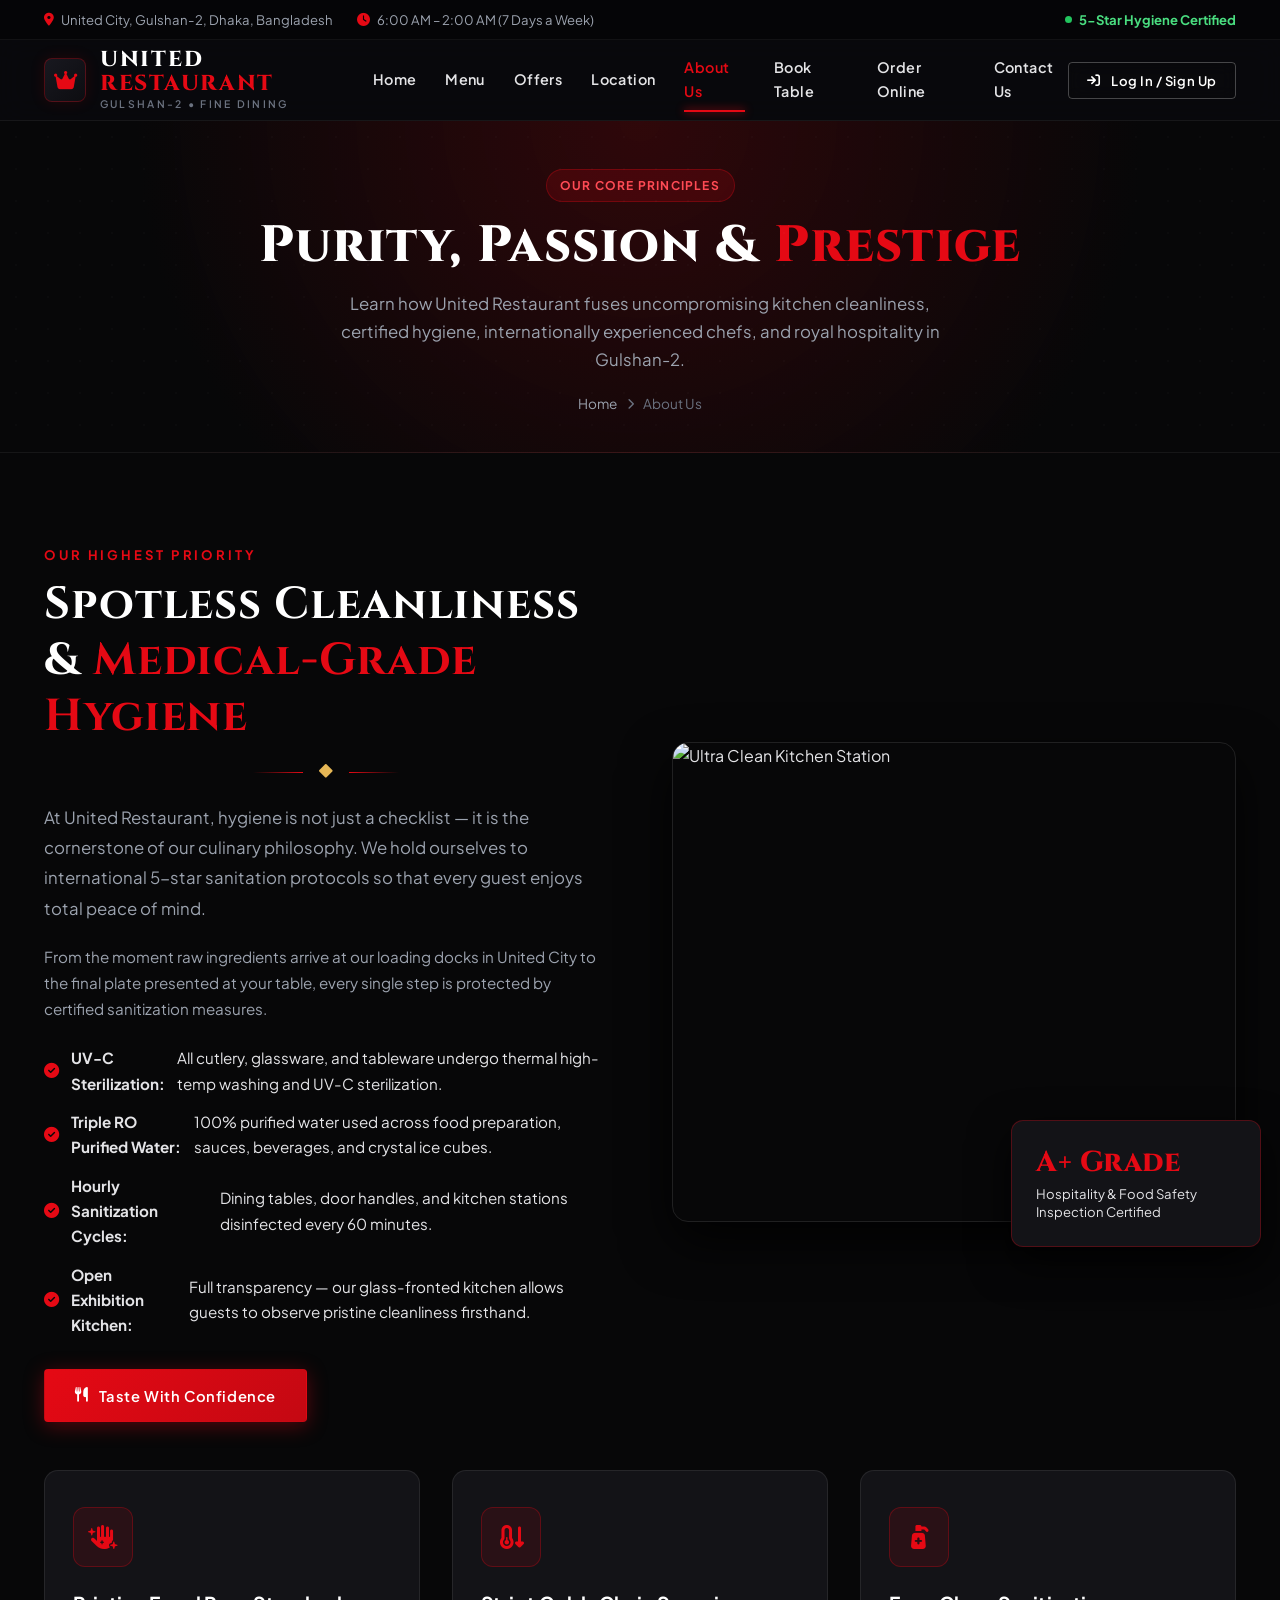
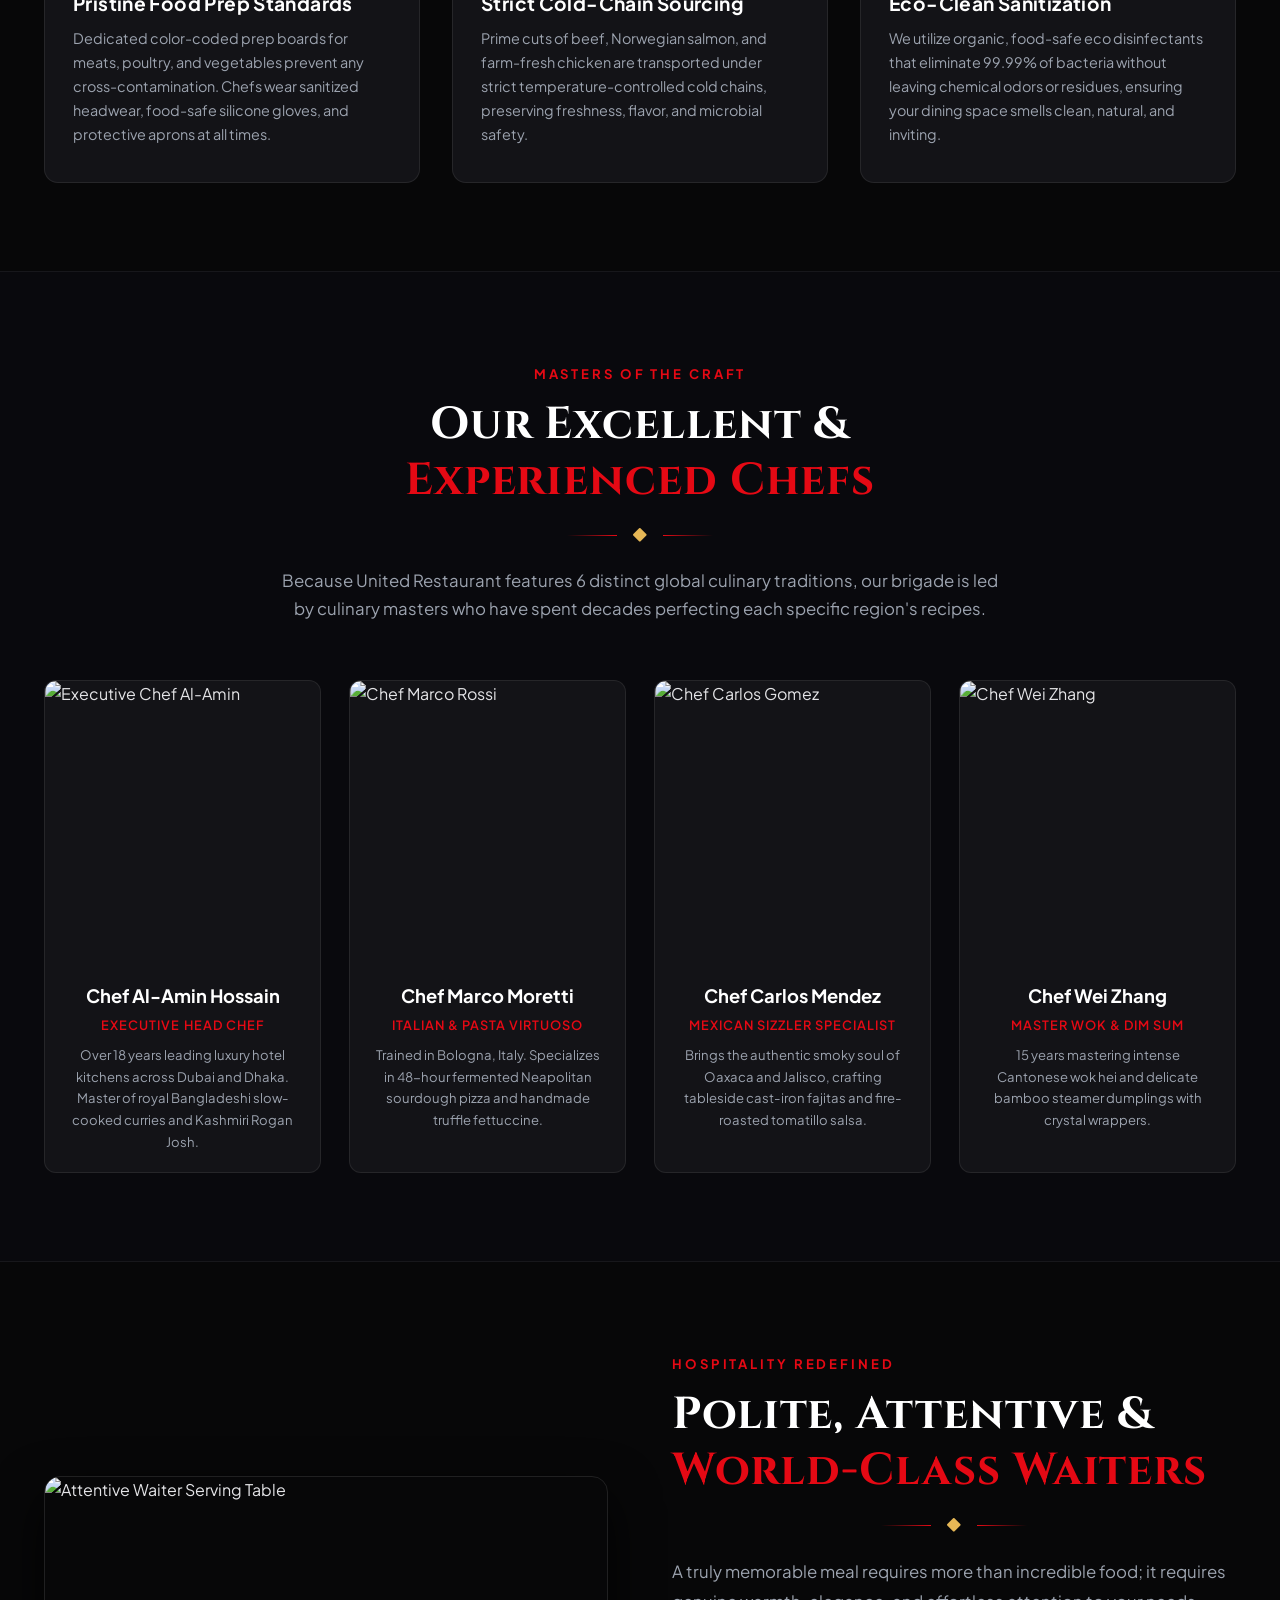
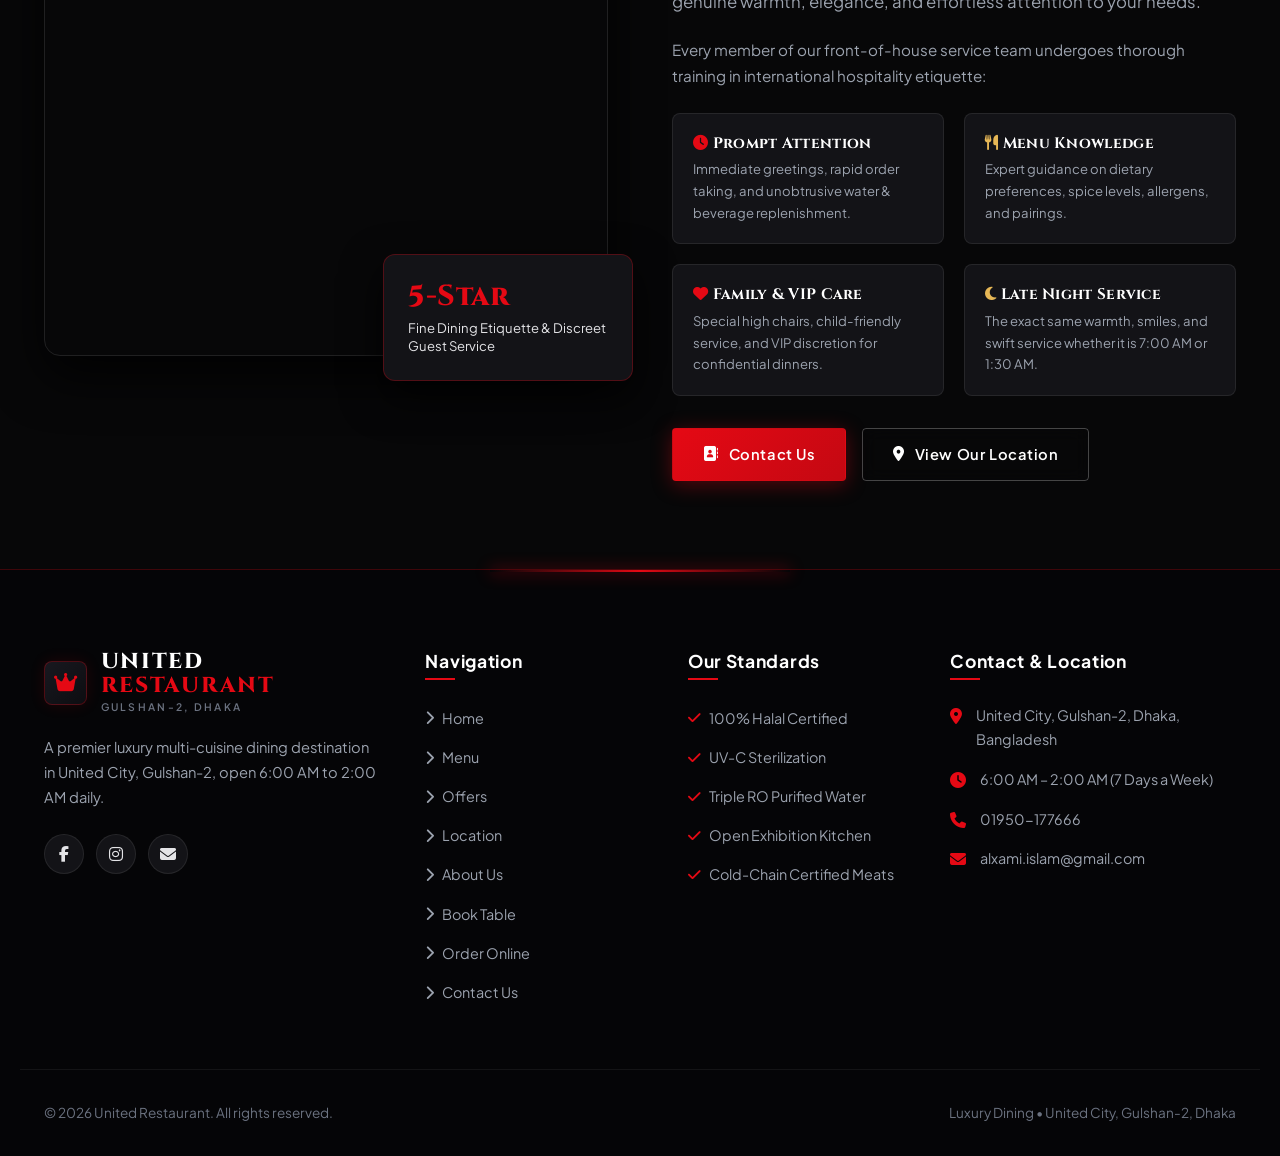
==== about.html @ 5265baae "Add user authentication, real Cash on Delivery order database, customer order tracking, and kitchen " ====
<!DOCTYPE html>
<html lang="en">
<head>
  <meta charset="UTF-8">
  <meta name="viewport" content="width=device-width, initial-scale=1.0">
  <title>About Us | Cleanliness, Master Chefs & Hospitality | United Restaurant</title>
  <meta name="description" content="Discover United Restaurant's uncompromising standards of hygiene, master chefs, and five-star hospitality in United City, Gulshan-2, Dhaka.">

  <!-- Font Awesome Icons -->
  <link rel="stylesheet" href="https://cdnjs.cloudflare.com/ajax/libs/font-awesome/6.5.1/css/all.min.css">
  
  <!-- Main Stylesheet -->
  <link rel="stylesheet" href="css/style.css">
</head>
<body>

  <!-- Top Info Bar (Clean - Phone and Email removed) -->
  <header class="top-bar">
    <div class="container top-bar-content">
      <div class="top-bar-left">
        <span class="top-info-item"><i class="fa-solid fa-location-dot"></i> United City, Gulshan-2, Dhaka, Bangladesh</span>
        <span class="top-info-item"><i class="fa-solid fa-clock"></i> 6:00 AM – 2:00 AM (7 Days a Week)</span>
      </div>
      <div class="top-bar-right">
        <span class="badge-live-pulse">5-Star Hygiene Certified</span>
      </div>
    </div>
  </header>

  <!-- Navigation -->
  <header class="site-header">
    <div class="container navbar">
      <a href="index.html" class="brand-logo" aria-label="United Restaurant Home">
        <div class="logo-crest"><i class="fa-solid fa-crown"></i></div>
        <div class="logo-text">
          <span class="logo-title">UNITED <span>RESTAURANT</span></span>
          <span class="logo-tagline">Gulshan-2 • Fine Dining</span>
        </div>
      </a>

      <nav class="nav-links">
        <a href="index.html" class="nav-link">Home</a>
        <a href="menu.html" class="nav-link">Menu</a>
        <a href="offers.html" class="nav-link">Offers</a>
        <a href="location.html" class="nav-link">Location</a>
        <a href="about.html" class="nav-link active">About Us</a>
        <a href="book-table.html" class="nav-link">Book Table</a>
        <a href="order-online.html" class="nav-link">Order Online</a>
        <a href="contact.html" class="nav-link">Contact Us</a>
      </nav>

      <div class="nav-actions">
        <div class="nav-auth-container"></div>
        <button class="mobile-toggle" aria-label="Toggle navigation menu">
          <i class="fa-solid fa-bars"></i>
        </button>
      </div>
    </div>
  </header>

  <!-- Page Banner -->
  <section class="page-banner">
    <div class="container">
      <span class="badge badge-red" style="margin-bottom: 0.75rem;">Our Core Principles</span>
      <h1 class="page-banner-title">Purity, Passion & <span>Prestige</span></h1>
      <p class="page-banner-desc">
        Learn how United Restaurant fuses uncompromising kitchen cleanliness, certified hygiene, internationally experienced chefs, and royal hospitality in Gulshan-2.
      </p>
      <div class="breadcrumbs">
        <a href="index.html">Home</a>
        <i class="fa-solid fa-chevron-right"></i>
        <span>About Us</span>
      </div>
    </div>
  </section>

  <!-- Section 1: Cleanliness & Hygiene (Crucial User Requirement) -->
  <section class="section-padding">
    <div class="container">
      <div class="about-hero-grid">
        <div class="about-text-content fade-in-up">
          <span class="section-subtitle">Our Highest Priority</span>
          <h2 class="section-title">Spotless Cleanliness & <span>Medical-Grade Hygiene</span></h2>
          <div class="gold-divider" style="margin-left: 0;"><i class="fa-solid fa-diamond"></i></div>
          <p style="color: var(--text-muted); font-size: 1.05rem; line-height: 1.8; margin-bottom: 1.25rem;">
            At United Restaurant, hygiene is not just a checklist — it is the cornerstone of our culinary philosophy. We hold ourselves to international 5-star sanitation protocols so that every guest enjoys total peace of mind.
          </p>
          <p style="color: var(--text-muted); font-size: 0.95rem; line-height: 1.7; margin-bottom: 1.5rem;">
            From the moment raw ingredients arrive at our loading docks in United City to the final plate presented at your table, every single step is protected by certified sanitization measures.
          </p>

          <ul style="display: flex; flex-direction: column; gap: 0.85rem; margin-bottom: 2rem;">
            <li style="display: flex; align-items: center; gap: 0.75rem; color: var(--text-light); font-size: 0.95rem;">
              <i class="fa-solid fa-circle-check text-red"></i> <strong>UV-C Sterilization:</strong> All cutlery, glassware, and tableware undergo thermal high-temp washing and UV-C sterilization.
            </li>
            <li style="display: flex; align-items: center; gap: 0.75rem; color: var(--text-light); font-size: 0.95rem;">
              <i class="fa-solid fa-circle-check text-red"></i> <strong>Triple RO Purified Water:</strong> 100% purified water used across food preparation, sauces, beverages, and crystal ice cubes.
            </li>
            <li style="display: flex; align-items: center; gap: 0.75rem; color: var(--text-light); font-size: 0.95rem;">
              <i class="fa-solid fa-circle-check text-red"></i> <strong>Hourly Sanitization Cycles:</strong> Dining tables, door handles, and kitchen stations disinfected every 60 minutes.
            </li>
            <li style="display: flex; align-items: center; gap: 0.75rem; color: var(--text-light); font-size: 0.95rem;">
              <i class="fa-solid fa-circle-check text-red"></i> <strong>Open Exhibition Kitchen:</strong> Full transparency — our glass-fronted kitchen allows guests to observe pristine cleanliness firsthand.
            </li>
          </ul>

          <a href="menu.html" class="btn btn-primary">
            <i class="fa-solid fa-utensils"></i> Taste With Confidence
          </a>
        </div>

        <div class="about-img-composition fade-in-up">
          <img src="https://images.unsplash.com/photo-1556910103-1c02745aae4d?q=80&w=900&auto=format&fit=crop" alt="Ultra Clean Kitchen Station" class="about-main-img">
          <div class="about-sub-card">
            <h4>A+ Grade</h4>
            <p>Hospitality & Food Safety Inspection Certified</p>
          </div>
        </div>
      </div>

      <!-- 3 Hygiene Pillars -->
      <div class="hygiene-cards-grid fade-in-up">
        <div class="hygiene-card">
          <div class="hygiene-card-icon">
            <i class="fa-solid fa-hand-sparkles"></i>
          </div>
          <h4>Pristine Food Prep Standards</h4>
          <p>
            Dedicated color-coded prep boards for meats, poultry, and vegetables prevent any cross-contamination. Chefs wear sanitized headwear, food-safe silicone gloves, and protective aprons at all times.
          </p>
        </div>

        <div class="hygiene-card">
          <div class="hygiene-card-icon">
            <i class="fa-solid fa-temperature-arrow-down"></i>
          </div>
          <h4>Strict Cold-Chain Sourcing</h4>
          <p>
            Prime cuts of beef, Norwegian salmon, and farm-fresh chicken are transported under strict temperature-controlled cold chains, preserving freshness, flavor, and microbial safety.
          </p>
        </div>

        <div class="hygiene-card">
          <div class="hygiene-card-icon">
            <i class="fa-solid fa-pump-medical"></i>
          </div>
          <h4>Eco-Clean Sanitization</h4>
          <p>
            We utilize organic, food-safe eco disinfectants that eliminate 99.99% of bacteria without leaving chemical odors or residues, ensuring your dining space smells clean, natural, and inviting.
          </p>
        </div>
      </div>
    </div>
  </section>

  <!-- Section 2: Experienced Master Chefs (User Requirement) -->
  <section class="section-padding" style="background: #09090d; border-top: 1px solid rgba(255,255,255,0.06); border-bottom: 1px solid rgba(255,255,255,0.06);">
    <div class="container">
      <div class="section-header fade-in-up">
        <span class="section-subtitle">Masters of the Craft</span>
        <h2 class="section-title">Our Excellent & <span>Experienced Chefs</span></h2>
        <div class="gold-divider"><i class="fa-solid fa-diamond"></i></div>
        <p class="section-desc">
          Because United Restaurant features 6 distinct global culinary traditions, our brigade is led by culinary masters who have spent decades perfecting each specific region's recipes.
        </p>
      </div>

      <div class="team-grid fade-in-up">
        <!-- Chef 1 -->
        <div class="team-card">
          <div class="team-img-wrap">
            <img src="https://images.unsplash.com/photo-1577219491135-ce391730fb2c?q=80&w=600&auto=format&fit=crop" alt="Executive Chef Al-Amin" class="team-img">
          </div>
          <div class="team-info">
            <div class="team-name">Chef Al-Amin Hossain</div>
            <div class="team-role">Executive Head Chef</div>
            <p style="font-size: 0.82rem; color: var(--text-muted); margin-top: 0.5rem;">
              Over 18 years leading luxury hotel kitchens across Dubai and Dhaka. Master of royal Bangladeshi slow-cooked curries and Kashmiri Rogan Josh.
            </p>
          </div>
        </div>

        <!-- Chef 2 -->
        <div class="team-card">
          <div class="team-img-wrap">
            <img src="https://images.unsplash.com/photo-1607631568010-a87245c0daf8?q=80&w=600&auto=format&fit=crop" alt="Chef Marco Rossi" class="team-img">
          </div>
          <div class="team-info">
            <div class="team-name">Chef Marco Moretti</div>
            <div class="team-role">Italian & Pasta Virtuoso</div>
            <p style="font-size: 0.82rem; color: var(--text-muted); margin-top: 0.5rem;">
              Trained in Bologna, Italy. Specializes in 48-hour fermented Neapolitan sourdough pizza and handmade truffle fettuccine.
            </p>
          </div>
        </div>

        <!-- Chef 3 -->
        <div class="team-card">
          <div class="team-img-wrap">
            <img src="https://images.unsplash.com/photo-1581299894007-aaa50297cf16?q=80&w=600&auto=format&fit=crop" alt="Chef Carlos Gomez" class="team-img">
          </div>
          <div class="team-info">
            <div class="team-name">Chef Carlos Mendez</div>
            <div class="team-role">Mexican Sizzler Specialist</div>
            <p style="font-size: 0.82rem; color: var(--text-muted); margin-top: 0.5rem;">
              Brings the authentic smoky soul of Oaxaca and Jalisco, crafting tableside cast-iron fajitas and fire-roasted tomatillo salsa.
            </p>
          </div>
        </div>

        <!-- Chef 4 -->
        <div class="team-card">
          <div class="team-img-wrap">
            <img src="https://images.unsplash.com/photo-1583394293214-28ded15ee548?q=80&w=600&auto=format&fit=crop" alt="Chef Wei Zhang" class="team-img">
          </div>
          <div class="team-info">
            <div class="team-name">Chef Wei Zhang</div>
            <div class="team-role">Master Wok & Dim Sum</div>
            <p style="font-size: 0.82rem; color: var(--text-muted); margin-top: 0.5rem;">
              15 years mastering intense Cantonese wok hei and delicate bamboo steamer dumplings with crystal wrappers.
            </p>
          </div>
        </div>
      </div>
    </div>
  </section>

  <!-- Section 3: Excellent & Courteous Waitstaff (User Requirement) -->
  <section class="section-padding">
    <div class="container">
      <div class="about-hero-grid" style="grid-template-columns: 1fr 1fr; align-items: center;">
        <div class="about-img-composition fade-in-up">
          <img src="https://images.unsplash.com/photo-1590846406792-0adc7f938f1d?q=80&w=900&auto=format&fit=crop" alt="Attentive Waiter Serving Table" class="about-main-img">
          <div class="about-sub-card">
            <h4>5-Star</h4>
            <p>Fine Dining Etiquette & Discreet Guest Service</p>
          </div>
        </div>

        <div class="about-text-content fade-in-up">
          <span class="section-subtitle">Hospitality Redefined</span>
          <h2 class="section-title">Polite, Attentive & <span>World-Class Waiters</span></h2>
          <div class="gold-divider" style="margin-left: 0;"><i class="fa-solid fa-diamond"></i></div>
          <p style="color: var(--text-muted); font-size: 1.05rem; line-height: 1.8; margin-bottom: 1.25rem;">
            A truly memorable meal requires more than incredible food; it requires genuine warmth, elegance, and effortless attention to your needs.
          </p>
          <p style="color: var(--text-muted); font-size: 0.95rem; line-height: 1.7; margin-bottom: 1.5rem;">
            Every member of our front-of-house service team undergoes thorough training in international hospitality etiquette:
          </p>

          <div style="display: grid; grid-template-columns: 1fr 1fr; gap: 1.25rem; margin-bottom: 2rem;">
            <div style="background: var(--bg-card); padding: 1.25rem; border-radius: 8px; border: 1px solid var(--border-subtle);">
              <h5 style="color: #fff; font-size: 0.95rem; margin-bottom: 0.35rem;"><i class="fa-solid fa-clock text-red"></i> Prompt Attention</h5>
              <p style="font-size: 0.82rem; color: var(--text-muted);">Immediate greetings, rapid order taking, and unobtrusive water & beverage replenishment.</p>
            </div>
            <div style="background: var(--bg-card); padding: 1.25rem; border-radius: 8px; border: 1px solid var(--border-subtle);">
              <h5 style="color: #fff; font-size: 0.95rem; margin-bottom: 0.35rem;"><i class="fa-solid fa-utensils text-gold"></i> Menu Knowledge</h5>
              <p style="font-size: 0.82rem; color: var(--text-muted);">Expert guidance on dietary preferences, spice levels, allergens, and pairings.</p>
            </div>
            <div style="background: var(--bg-card); padding: 1.25rem; border-radius: 8px; border: 1px solid var(--border-subtle);">
              <h5 style="color: #fff; font-size: 0.95rem; margin-bottom: 0.35rem;"><i class="fa-solid fa-heart text-red"></i> Family & VIP Care</h5>
              <p style="font-size: 0.82rem; color: var(--text-muted);">Special high chairs, child-friendly service, and VIP discretion for confidential dinners.</p>
            </div>
            <div style="background: var(--bg-card); padding: 1.25rem; border-radius: 8px; border: 1px solid var(--border-subtle);">
              <h5 style="color: #fff; font-size: 0.95rem; margin-bottom: 0.35rem;"><i class="fa-solid fa-moon text-gold"></i> Late Night Service</h5>
              <p style="font-size: 0.82rem; color: var(--text-muted);">The exact same warmth, smiles, and swift service whether it is 7:00 AM or 1:30 AM.</p>
            </div>
          </div>

          <div style="display: flex; gap: 1rem; flex-wrap: wrap;">
            <a href="contact.html" class="btn btn-primary">
              <i class="fa-solid fa-address-book"></i> Contact Us
            </a>
            <a href="location.html" class="btn btn-outline">
              <i class="fa-solid fa-location-dot"></i> View Our Location
            </a>
          </div>
        </div>
      </div>
    </div>
  </section>

  <!-- Footer -->
  <footer class="site-footer">
    <div class="container footer-grid">
      <div class="footer-brand">
        <a href="index.html" class="brand-logo" style="margin-bottom: 1rem;">
          <div class="logo-crest"><i class="fa-solid fa-crown"></i></div>
          <div class="logo-text">
            <span class="logo-title">UNITED <span>RESTAURANT</span></span>
            <span class="logo-tagline">Gulshan-2, Dhaka</span>
          </div>
        </a>
        <p>A premier luxury multi-cuisine dining destination in United City, Gulshan-2, open 6:00 AM to 2:00 AM daily.</p>
        <div class="footer-socials">
          <a href="#" class="social-link" aria-label="Facebook"><i class="fa-brands fa-facebook-f"></i></a>
          <a href="#" class="social-link" aria-label="Instagram"><i class="fa-brands fa-instagram"></i></a>
          <a href="contact.html" class="social-link" aria-label="Contact Us"><i class="fa-solid fa-envelope"></i></a>
        </div>
      </div>

      <div>
        <h4 class="footer-title">Navigation</h4>
        <ul class="footer-links">
          <li><a href="index.html"><i class="fa-solid fa-chevron-right"></i> Home</a></li>
          <li><a href="menu.html"><i class="fa-solid fa-chevron-right"></i> Menu</a></li>
          <li><a href="offers.html"><i class="fa-solid fa-chevron-right"></i> Offers</a></li>
          <li><a href="location.html"><i class="fa-solid fa-chevron-right"></i> Location</a></li>
          <li><a href="about.html"><i class="fa-solid fa-chevron-right"></i> About Us</a></li>
          <li><a href="book-table.html"><i class="fa-solid fa-chevron-right"></i> Book Table</a></li>
          <li><a href="order-online.html"><i class="fa-solid fa-chevron-right"></i> Order Online</a></li>
          <li><a href="contact.html"><i class="fa-solid fa-chevron-right"></i> Contact Us</a></li>
        </ul>
      </div>

      <div>
        <h4 class="footer-title">Our Standards</h4>
        <ul class="footer-links">
          <li><a href="#"><i class="fa-solid fa-check text-red"></i> 100% Halal Certified</a></li>
          <li><a href="#"><i class="fa-solid fa-check text-red"></i> UV-C Sterilization</a></li>
          <li><a href="#"><i class="fa-solid fa-check text-red"></i> Triple RO Purified Water</a></li>
          <li><a href="#"><i class="fa-solid fa-check text-red"></i> Open Exhibition Kitchen</a></li>
          <li><a href="#"><i class="fa-solid fa-check text-red"></i> Cold-Chain Certified Meats</a></li>
        </ul>
      </div>

      <div>
        <h4 class="footer-title">Contact & Location</h4>
        <div class="footer-contact-item">
          <i class="fa-solid fa-location-dot"></i>
          <div>United City, Gulshan-2, Dhaka, Bangladesh</div>
        </div>
        <div class="footer-contact-item">
          <i class="fa-solid fa-clock"></i>
          <div>6:00 AM – 2:00 AM (7 Days a Week)</div>
        </div>
        <div class="footer-contact-item">
          <i class="fa-solid fa-phone"></i>
          <div><a href="tel:01950177666">01950-177666</a></div>
        </div>
        <div class="footer-contact-item">
          <i class="fa-solid fa-envelope"></i>
          <div><a href="mailto:alxami.islam@gmail.com">alxami.islam@gmail.com</a></div>
        </div>
      </div>
    </div>

    <div class="container footer-bottom">
      <p>&copy; 2026 United Restaurant. All rights reserved.</p>
      <p>Luxury Dining • United City, Gulshan-2, Dhaka</p>
    </div>
  </footer>

  <script src="js/main.js"></script>
  <script src="js/auth.js"></script>
</body>
</html>
---- css/style.css ----
/* ==========================================================================
   UNITED RESTAURANT - LUXURY RED & BLACK THEME
   Location: United City, Gulshan-2, Dhaka, Bangladesh
   Hours: 6:00 AM - 2:00 AM (7 Days a Week)
   Contact: 01950-177666 | alxami.islam@gmail.com
   ========================================================================== */

@import url('https://fonts.googleapis.com/css2?family=Cinzel:wght@500;600;700;800;900&family=Plus+Jakarta+Sans:ital,wght@0,300;0,400;0,500;0,600;0,700;0,800;1,400&family=Playfair+Display:ital,wght@0,500;0,600;0,700;1,400&display=swap');

:root {
  /* Colors */
  --bg-deep: #070708;
  --bg-dark: #0d0d10;
  --bg-card: #131317;
  --bg-card-hover: #1c1c22;
  --bg-elevated: #22222a;
  
  --red-primary: #e50914;
  --red-crimson: #c40812;
  --red-dark: #82060c;
  --red-glow: rgba(229, 9, 20, 0.35);
  --red-glow-subtle: rgba(229, 9, 20, 0.12);
  
  --gold-accent: #e6b756;
  --gold-glow: rgba(230, 183, 86, 0.25);
  
  --text-white: #ffffff;
  --text-light: #e4e4e7;
  --text-muted: #9ca3af;
  --text-dim: #6b7280;
  
  --border-subtle: rgba(255, 255, 255, 0.08);
  --border-red: rgba(229, 9, 20, 0.3);
  --border-red-bright: rgba(229, 9, 20, 0.8);
  
  /* Fonts */
  --font-serif: 'Cinzel', 'Playfair Display', Georgia, serif;
  --font-display: 'Playfair Display', Georgia, serif;
  --font-sans: 'Plus Jakarta Sans', -apple-system, BlinkMacSystemFont, 'Segoe UI', Roboto, sans-serif;
  
  /* Shadows & Glows */
  --shadow-sm: 0 4px 12px rgba(0, 0, 0, 0.4);
  --shadow-md: 0 10px 30px rgba(0, 0, 0, 0.6);
  --shadow-lg: 0 20px 50px rgba(0, 0, 0, 0.8);
  --shadow-red: 0 8px 30px rgba(229, 9, 20, 0.4);
  
  /* Transitions */
  --transition-fast: 0.2s cubic-bezier(0.4, 0, 0.2, 1);
  --transition-normal: 0.35s cubic-bezier(0.4, 0, 0.2, 1);
  --transition-slow: 0.6s cubic-bezier(0.16, 1, 0.3, 1);
}

/* ==========================================================================
   Base & Reset
   ========================================================================== */
*, *::before, *::after {
  box-sizing: border-box;
  margin: 0;
  padding: 0;
}

html {
  scroll-behavior: smooth;
  font-size: 16px;
  background-color: var(--bg-deep);
}

body {
  font-family: var(--font-sans);
  background-color: var(--bg-deep);
  color: var(--text-light);
  line-height: 1.65;
  overflow-x: hidden;
  -webkit-font-smoothing: antialiased;
  -moz-osx-font-smoothing: grayscale;
}

img {
  max-width: 100%;
  height: auto;
  display: block;
}

a {
  color: inherit;
  text-decoration: none;
  transition: var(--transition-fast);
}

button, input, textarea, select {
  font-family: inherit;
  font-size: inherit;
}

ul, ol {
  list-style: none;
}

/* Custom Scrollbar */
::-webkit-scrollbar {
  width: 10px;
}
::-webkit-scrollbar-track {
  background: var(--bg-deep);
}
::-webkit-scrollbar-thumb {
  background: #26262e;
  border-radius: 5px;
  border: 2px solid var(--bg-deep);
}
::-webkit-scrollbar-thumb:hover {
  background: var(--red-crimson);
}

/* ==========================================================================
   Typography & Utilities
   ========================================================================== */
h1, h2, h3, h4, h5, h6 {
  font-family: var(--font-serif);
  color: var(--text-white);
  line-height: 1.25;
  letter-spacing: 0.02em;
}

.text-red {
  color: var(--red-primary) !important;
}

.text-gold {
  color: var(--gold-accent) !important;
}

.text-muted {
  color: var(--text-muted);
}

.text-center {
  text-align: center;
}

.container {
  width: 100%;
  max-width: 1240px;
  margin: 0 auto;
  padding: 0 1.5rem;
}

.container-fluid {
  width: 100%;
  padding: 0 1.5rem;
}

.section-padding {
  padding: 5.5rem 0;
}

@media (max-width: 768px) {
  .section-padding {
    padding: 3.5rem 0;
  }
}

.badge {
  display: inline-flex;
  align-items: center;
  gap: 0.4rem;
  padding: 0.35rem 0.85rem;
  font-size: 0.75rem;
  font-weight: 700;
  text-transform: uppercase;
  letter-spacing: 0.1em;
  border-radius: 999px;
}

.badge-red {
  background: rgba(229, 9, 20, 0.15);
  color: #ff4b55;
  border: 1px solid var(--border-red);
}

.badge-gold {
  background: rgba(230, 183, 86, 0.12);
  color: var(--gold-accent);
  border: 1px solid rgba(230, 183, 86, 0.3);
}

/* Section Header styling */
.section-header {
  text-align: center;
  max-width: 720px;
  margin: 0 auto 3.5rem;
}

.section-subtitle {
  display: inline-block;
  font-family: var(--font-sans);
  font-size: 0.82rem;
  font-weight: 700;
  text-transform: uppercase;
  letter-spacing: 0.22em;
  color: var(--red-primary);
  margin-bottom: 0.75rem;
}

.section-title {
  font-size: clamp(2rem, 3.5vw, 2.9rem);
  font-weight: 700;
  margin-bottom: 1rem;
  color: var(--text-white);
}

.section-title span {
  color: var(--red-primary);
  position: relative;
}

.section-desc {
  color: var(--text-muted);
  font-size: 1.05rem;
  line-height: 1.7;
}

.gold-divider {
  display: flex;
  align-items: center;
  justify-content: center;
  gap: 1rem;
  margin: 1.25rem auto 1.5rem;
}

.gold-divider::before,
.gold-divider::after {
  content: '';
  height: 1px;
  width: 50px;
  background: linear-gradient(90deg, transparent, var(--red-primary));
}

.gold-divider::after {
  background: linear-gradient(90deg, var(--red-primary), transparent);
}

.gold-divider i {
  color: var(--gold-accent);
  font-size: 0.85rem;
}

/* ==========================================================================
   Buttons
   ========================================================================== */
.btn {
  display: inline-flex;
  align-items: center;
  justify-content: center;
  gap: 0.65rem;
  padding: 0.85rem 1.85rem;
  font-weight: 600;
  font-size: 0.92rem;
  letter-spacing: 0.04em;
  border-radius: 4px;
  cursor: pointer;
  transition: all var(--transition-fast);
  border: 1px solid transparent;
  white-space: nowrap;
}

.btn-primary {
  background: linear-gradient(135deg, var(--red-primary) 0%, var(--red-crimson) 100%);
  color: var(--text-white);
  box-shadow: 0 4px 20px var(--red-glow);
}

.btn-primary:hover {
  background: linear-gradient(135deg, #ff1a26 0%, var(--red-primary) 100%);
  transform: translateY(-2px);
  box-shadow: 0 8px 30px rgba(229, 9, 20, 0.6);
  color: #fff;
}

.btn-outline {
  background: transparent;
  color: var(--text-white);
  border: 1px solid rgba(255, 255, 255, 0.25);
  backdrop-filter: blur(8px);
}

.btn-outline:hover {
  border-color: var(--red-primary);
  background: rgba(229, 9, 20, 0.1);
  color: var(--text-white);
  transform: translateY(-2px);
}

.btn-whatsapp {
  background: #25D366;
  color: #fff;
  font-weight: 700;
  box-shadow: 0 4px 18px rgba(37, 211, 102, 0.3);
}

.btn-whatsapp:hover {
  background: #1eb956;
  color: #fff;
  transform: translateY(-2px);
  box-shadow: 0 8px 25px rgba(37, 211, 102, 0.45);
}

.btn-sm {
  padding: 0.55rem 1.15rem;
  font-size: 0.82rem;
}

.btn-lg {
  padding: 1.05rem 2.25rem;
  font-size: 1.02rem;
}

/* ==========================================================================
   Top Announcement / Info Bar
   ========================================================================== */
.top-bar {
  background: #050507;
  border-bottom: 1px solid rgba(255, 255, 255, 0.05);
  font-size: 0.82rem;
  padding: 0.55rem 0;
  color: var(--text-muted);
}

.top-bar-content {
  display: flex;
  align-items: center;
  justify-content: space-between;
  gap: 1rem;
}

.top-bar-left, .top-bar-right {
  display: flex;
  align-items: center;
  gap: 1.5rem;
  flex-wrap: wrap;
}

.top-info-item {
  display: inline-flex;
  align-items: center;
  gap: 0.45rem;
}

.top-info-item i {
  color: var(--red-primary);
}

.top-info-item a:hover {
  color: var(--red-primary);
}

.badge-live-pulse {
  position: relative;
  display: inline-flex;
  align-items: center;
  gap: 0.45rem;
  font-weight: 700;
  color: #4ade80;
}

.badge-live-pulse::before {
  content: '';
  width: 7px;
  height: 7px;
  background-color: #22c55e;
  border-radius: 50%;
  box-shadow: 0 0 0 0 rgba(34, 197, 94, 0.7);
  animation: pulse-green 1.8s infinite;
}

@keyframes pulse-green {
  0% { transform: scale(0.95); box-shadow: 0 0 0 0 rgba(34, 197, 94, 0.7); }
  70% { transform: scale(1); box-shadow: 0 0 0 7px rgba(34, 197, 94, 0); }
  100% { transform: scale(0.95); box-shadow: 0 0 0 0 rgba(34, 197, 94, 0); }
}

@media (max-width: 900px) {
  .top-bar {
    display: none;
  }
}

/* ==========================================================================
   Header & Navigation
   ========================================================================== */
.site-header {
  position: sticky;
  top: 0;
  left: 0;
  width: 100%;
  z-index: 1000;
  background: rgba(10, 10, 13, 0.88);
  backdrop-filter: blur(14px);
  -webkit-backdrop-filter: blur(14px);
  border-bottom: 1px solid rgba(255, 255, 255, 0.06);
  transition: background var(--transition-normal), box-shadow var(--transition-normal);
}

.site-header.scrolled {
  background: rgba(7, 7, 9, 0.96);
  box-shadow: 0 8px 30px rgba(0, 0, 0, 0.7);
  border-bottom-color: rgba(229, 9, 20, 0.2);
}

.navbar {
  display: flex;
  align-items: center;
  justify-content: space-between;
  height: 80px;
}

/* Logo */
.brand-logo {
  display: flex;
  align-items: center;
  gap: 0.85rem;
}

.logo-crest {
  width: 44px;
  height: 44px;
  border-radius: 8px;
  background: linear-gradient(135deg, #18181f 0%, #0d0d11 100%);
  border: 1px solid var(--border-red);
  display: flex;
  align-items: center;
  justify-content: center;
  color: var(--red-primary);
  font-size: 1.3rem;
  box-shadow: 0 0 15px var(--red-glow-subtle);
  transition: transform var(--transition-fast), border-color var(--transition-fast);
}

.brand-logo:hover .logo-crest {
  transform: rotate(5deg) scale(1.05);
  border-color: var(--red-primary);
  box-shadow: 0 0 25px var(--red-glow);
}

.logo-text {
  display: flex;
  flex-direction: column;
}

.logo-title {
  font-family: var(--font-serif);
  font-size: 1.35rem;
  font-weight: 800;
  letter-spacing: 0.08em;
  color: var(--text-white);
  line-height: 1.1;
}

.logo-title span {
  color: var(--red-primary);
}

.logo-tagline {
  font-size: 0.65rem;
  text-transform: uppercase;
  letter-spacing: 0.22em;
  color: var(--text-dim);
  font-weight: 600;
}

/* Desktop Nav Links */
.nav-links {
  display: flex;
  align-items: center;
  gap: 1.8rem;
}

.nav-link {
  font-size: 0.9rem;
  font-weight: 600;
  letter-spacing: 0.03em;
  color: var(--text-light);
  position: relative;
  padding: 0.35rem 0;
  transition: color var(--transition-fast);
}

.nav-link::after {
  content: '';
  position: absolute;
  bottom: -2px;
  left: 0;
  width: 0%;
  height: 2px;
  background: var(--red-primary);
  transition: width var(--transition-fast);
  box-shadow: 0 0 8px var(--red-primary);
}

.nav-link:hover,
.nav-link.active {
  color: var(--text-white);
}

.nav-link:hover::after,
.nav-link.active::after {
  width: 100%;
}

.nav-link.active {
  color: var(--red-primary);
}

/* Header CTAs */
.nav-actions {
  display: flex;
  align-items: center;
  gap: 0.85rem;
}

/* Mobile Hamburger Toggle */
.mobile-toggle {
  display: none;
  background: transparent;
  border: none;
  color: var(--text-white);
  font-size: 1.45rem;
  cursor: pointer;
  padding: 0.4rem;
  line-height: 1;
}

@media (max-width: 1024px) {
  .nav-links {
    position: fixed;
    top: 80px;
    left: 0;
    width: 100%;
    height: calc(100vh - 80px);
    background: rgba(9, 9, 12, 0.98);
    backdrop-filter: blur(20px);
    flex-direction: column;
    justify-content: flex-start;
    align-items: flex-start;
    padding: 2rem 1.75rem;
    gap: 1.25rem;
    transform: translateX(-100%);
    transition: transform var(--transition-normal);
    overflow-y: auto;
    border-top: 1px solid rgba(229, 9, 20, 0.2);
  }

  .nav-links.open {
    transform: translateX(0);
  }

  .nav-link {
    font-size: 1.2rem;
    width: 100%;
    padding: 0.75rem 0;
    border-bottom: 1px solid rgba(255, 255, 255, 0.05);
  }

  .mobile-toggle {
    display: block;
  }

  .nav-actions .btn-primary {
    display: none;
  }
}

/* ==========================================================================
   Page Banner / Hero Compact (For Interior Pages)
   ========================================================================== */
.page-banner {
  position: relative;
  padding: 3rem 0 2.25rem;
  background: radial-gradient(circle at 50% 0%, rgba(229, 9, 20, 0.18) 0%, rgba(7, 7, 8, 1) 70%);
  border-bottom: 1px solid rgba(255, 255, 255, 0.06);
  text-align: center;
  overflow: hidden;
}

.page-banner::before {
  content: '';
  position: absolute;
  top: 0;
  left: 0;
  right: 0;
  bottom: 0;
  background-image: radial-gradient(rgba(255, 255, 255, 0.04) 1px, transparent 1px);
  background-size: 32px 32px;
  opacity: 0.4;
  pointer-events: none;
}

.page-banner-title {
  font-size: clamp(2.2rem, 4vw, 3.4rem);
  font-weight: 800;
  color: var(--text-white);
  margin-bottom: 0.75rem;
}

.page-banner-title span {
  color: var(--red-primary);
}

.page-banner-desc {
  max-width: 650px;
  margin: 0 auto;
  color: var(--text-muted);
  font-size: 1.05rem;
}

.breadcrumbs {
  display: flex;
  align-items: center;
  justify-content: center;
  gap: 0.6rem;
  margin-top: 1.25rem;
  font-size: 0.85rem;
  color: var(--text-dim);
}

.breadcrumbs a {
  color: var(--text-muted);
}

.breadcrumbs a:hover {
  color: var(--red-primary);
}

.breadcrumbs i {
  font-size: 0.7rem;
}

/* ==========================================================================
   Hero Section (Homepage)
   ========================================================================== */
.hero {
  position: relative;
  min-height: calc(100vh - 120px);
  display: flex;
  align-items: center;
  background: 
    linear-gradient(to right, rgba(7, 7, 8, 0.94) 30%, rgba(7, 7, 8, 0.75) 70%, rgba(7, 7, 8, 0.92) 100%),
    radial-gradient(ellipse at center top, rgba(229, 9, 20, 0.25) 0%, transparent 60%),
    url('https://images.unsplash.com/photo-1544025162-d76694265947?q=80&w=1920&auto=format&fit=crop') center/cover no-repeat;
  padding: 4rem 0 5rem;
  overflow: hidden;
}

.hero-glow-blob {
  position: absolute;
  width: 500px;
  height: 500px;
  background: radial-gradient(circle, rgba(229, 9, 20, 0.2) 0%, transparent 70%);
  top: 10%;
  right: -100px;
  filter: blur(80px);
  pointer-events: none;
  animation: float-blob 10s ease-in-out infinite alternate;
}

@keyframes float-blob {
  0% { transform: translateY(0) scale(1); }
  100% { transform: translateY(-40px) scale(1.1); }
}

.hero-grid {
  display: grid;
  grid-template-columns: 1.2fr 0.8fr;
  align-items: center;
  gap: 3.5rem;
  position: relative;
  z-index: 2;
}

.hero-badge-wrap {
  margin-bottom: 1.25rem;
}

.hero-title {
  font-size: clamp(2.4rem, 4.5vw, 4.2rem);
  font-weight: 800;
  line-height: 1.15;
  margin-bottom: 1.5rem;
  color: var(--text-white);
}

.hero-title .highlight {
  color: var(--red-primary);
  text-shadow: 0 0 25px rgba(229, 9, 20, 0.4);
}

.hero-description {
  font-size: 1.15rem;
  color: var(--text-light);
  line-height: 1.8;
  margin-bottom: 2.25rem;
  max-width: 580px;
}

.hero-actions {
  display: flex;
  align-items: center;
  gap: 1.2rem;
  flex-wrap: wrap;
  margin-bottom: 2.75rem;
}

.hero-key-stats {
  display: grid;
  grid-template-columns: repeat(3, 1fr);
  gap: 1.5rem;
  padding-top: 2rem;
  border-top: 1px solid rgba(255, 255, 255, 0.08);
}

.stat-item h4 {
  font-size: 1.9rem;
  font-weight: 800;
  color: var(--text-white);
  line-height: 1;
  margin-bottom: 0.35rem;
}

.stat-item h4 span {
  color: var(--red-primary);
}

.stat-item p {
  font-size: 0.82rem;
  color: var(--text-muted);
  text-transform: uppercase;
  letter-spacing: 0.06em;
}

/* Hero Right Featured Card */
.hero-card {
  position: relative;
  border-radius: 16px;
  overflow: hidden;
  border: 1px solid rgba(255, 255, 255, 0.1);
  box-shadow: var(--shadow-lg), 0 0 40px rgba(229, 9, 20, 0.2);
  background: var(--bg-card);
  transition: transform var(--transition-normal);
}

.hero-card:hover {
  transform: translateY(-6px);
  border-color: var(--border-red);
}

.hero-card-img {
  width: 100%;
  height: 420px;
  object-fit: cover;
  transition: transform var(--transition-slow);
}

.hero-card:hover .hero-card-img {
  transform: scale(1.04);
}

.hero-card-overlay {
  position: absolute;
  bottom: 0;
  left: 0;
  right: 0;
  padding: 2rem 1.75rem 1.5rem;
  background: linear-gradient(to top, rgba(7, 7, 9, 0.98) 20%, rgba(7, 7, 9, 0.7) 65%, transparent 100%);
}

.hero-floating-badge {
  position: absolute;
  top: 1.25rem;
  right: 1.25rem;
  background: rgba(13, 13, 16, 0.85);
  backdrop-filter: blur(10px);
  border: 1px solid var(--border-red);
  padding: 0.6rem 1rem;
  border-radius: 50px;
  display: flex;
  align-items: center;
  gap: 0.5rem;
  font-size: 0.8rem;
  font-weight: 700;
  color: var(--gold-accent);
  box-shadow: var(--shadow-md);
}

@media (max-width: 968px) {
  .hero-grid {
    grid-template-columns: 1fr;
    gap: 2.5rem;
  }
  .hero-card {
    max-width: 500px;
    margin: 0 auto;
  }
}

/* ==========================================================================
   Hours & Quick Info Ribbon
   ========================================================================== */
.quick-ribbon {
  background: linear-gradient(90deg, #101015 0%, #15151c 50%, #101015 100%);
  border-top: 1px solid rgba(229, 9, 20, 0.25);
  border-bottom: 1px solid rgba(229, 9, 20, 0.25);
  padding: 1.75rem 0;
  box-shadow: 0 10px 30px rgba(0, 0, 0, 0.5);
  position: relative;
  z-index: 10;
}

.ribbon-grid {
  display: grid;
  grid-template-columns: repeat(4, 1fr);
  gap: 1.5rem;
  align-items: center;
}

.ribbon-item {
  display: flex;
  align-items: center;
  gap: 1.1rem;
}

.ribbon-icon {
  width: 50px;
  height: 50px;
  flex-shrink: 0;
  border-radius: 12px;
  background: rgba(229, 9, 20, 0.12);
  border: 1px solid var(--border-red);
  display: flex;
  align-items: center;
  justify-content: center;
  color: var(--red-primary);
  font-size: 1.3rem;
  box-shadow: 0 0 15px var(--red-glow-subtle);
}

.ribbon-info h5 {
  font-size: 0.95rem;
  font-weight: 700;
  margin-bottom: 0.2rem;
  color: var(--text-white);
}

.ribbon-info p {
  font-size: 0.84rem;
  color: var(--text-muted);
}

@media (max-width: 992px) {
  .ribbon-grid {
    grid-template-columns: repeat(2, 1fr);
    gap: 1.75rem;
  }
}

@media (max-width: 600px) {
  .ribbon-grid {
    grid-template-columns: 1fr;
  }
}

/* ==========================================================================
   Cuisines Showcase Cards (Homepage)
   ========================================================================== */
.cuisine-grid {
  display: grid;
  grid-template-columns: repeat(3, 1fr);
  gap: 2rem;
}

.cuisine-card {
  position: relative;
  height: 340px;
  border-radius: 14px;
  overflow: hidden;
  border: 1px solid var(--border-subtle);
  background: var(--bg-card);
  transition: all var(--transition-normal);
  cursor: pointer;
  display: block;
}

.cuisine-card:hover {
  transform: translateY(-8px);
  border-color: var(--red-primary);
  box-shadow: 0 15px 40px rgba(229, 9, 20, 0.25);
}

.cuisine-img {
  width: 100%;
  height: 100%;
  object-fit: cover;
  transition: transform var(--transition-slow);
}

.cuisine-card:hover .cuisine-img {
  transform: scale(1.08);
}

.cuisine-overlay {
  position: absolute;
  inset: 0;
  background: linear-gradient(to top, rgba(7, 7, 9, 0.95) 15%, rgba(7, 7, 9, 0.6) 60%, rgba(7, 7, 9, 0.2) 100%);
  display: flex;
  flex-direction: column;
  justify-content: flex-end;
  padding: 1.85rem;
  transition: background var(--transition-fast);
}

.cuisine-flag {
  font-size: 1.8rem;
  margin-bottom: 0.4rem;
}

.cuisine-name {
  font-size: 1.45rem;
  font-weight: 700;
  color: var(--text-white);
  margin-bottom: 0.35rem;
}

.cuisine-desc {
  font-size: 0.85rem;
  color: var(--text-muted);
  line-height: 1.5;
  margin-bottom: 0.85rem;
}

.cuisine-link {
  display: inline-flex;
  align-items: center;
  gap: 0.5rem;
  font-size: 0.84rem;
  font-weight: 700;
  color: var(--red-primary);
  text-transform: uppercase;
  letter-spacing: 0.08em;
}

.cuisine-link i {
  transition: transform var(--transition-fast);
}

.cuisine-card:hover .cuisine-link i {
  transform: translateX(5px);
}

@media (max-width: 992px) {
  .cuisine-grid {
    grid-template-columns: repeat(2, 1fr);
  }
}

@media (max-width: 640px) {
  .cuisine-grid {
    grid-template-columns: 1fr;
  }
}

/* ==========================================================================
   Menu Page & Food Item Cards
   ========================================================================== */
.menu-controls {
  margin-bottom: 3rem;
  display: flex;
  flex-direction: column;
  gap: 1.5rem;
}

/* Search Bar */
.menu-search-wrapper {
  position: relative;
  max-width: 550px;
  margin: 0 auto;
  width: 100%;
}

.menu-search-input {
  width: 100%;
  padding: 1rem 1.25rem 1rem 3.25rem;
  background: var(--bg-card);
  border: 1px solid var(--border-subtle);
  border-radius: 50px;
  color: var(--text-white);
  outline: none;
  font-size: 0.95rem;
  transition: border-color var(--transition-fast), box-shadow var(--transition-fast);
}

.menu-search-input:focus {
  border-color: var(--red-primary);
  box-shadow: 0 0 20px var(--red-glow);
}

.menu-search-icon {
  position: absolute;
  left: 1.25rem;
  top: 50%;
  transform: translateY(-50%);
  color: var(--text-dim);
  font-size: 1.1rem;
}

/* Category Tabs */
.cuisine-tabs {
  display: flex;
  align-items: center;
  justify-content: center;
  flex-wrap: wrap;
  gap: 0.65rem;
}

.cuisine-tab-btn {
  padding: 0.65rem 1.45rem;
  background: var(--bg-card);
  border: 1px solid var(--border-subtle);
  color: var(--text-light);
  border-radius: 50px;
  font-size: 0.88rem;
  font-weight: 600;
  cursor: pointer;
  transition: all var(--transition-fast);
  display: inline-flex;
  align-items: center;
  gap: 0.5rem;
}

.cuisine-tab-btn:hover {
  border-color: var(--border-red);
  color: var(--text-white);
  background: var(--bg-card-hover);
}

.cuisine-tab-btn.active {
  background: var(--red-primary);
  border-color: var(--red-primary);
  color: var(--text-white);
  box-shadow: 0 4px 18px var(--red-glow);
}

/* Section Header in Menu */
.menu-section-block {
  margin-bottom: 4.5rem;
  scroll-margin-top: 100px;
}

.cuisine-section-header {
  display: flex;
  align-items: flex-end;
  justify-content: space-between;
  border-bottom: 1px solid rgba(229, 9, 20, 0.3);
  padding-bottom: 1rem;
  margin-bottom: 2.25rem;
  flex-wrap: wrap;
  gap: 1rem;
}

.cuisine-section-title-wrap h3 {
  font-size: 1.85rem;
  font-weight: 700;
  color: var(--text-white);
  display: flex;
  align-items: center;
  gap: 0.65rem;
}

.cuisine-section-title-wrap h3 span {
  font-size: 1.8rem;
}

.cuisine-section-title-wrap p {
  color: var(--text-muted);
  font-size: 0.92rem;
  margin-top: 0.25rem;
}

/* Dishes Grid */
.dishes-grid {
  display: grid;
  grid-template-columns: repeat(2, 1fr);
  gap: 1.75rem;
}

.dish-card {
  background: var(--bg-card);
  border: 1px solid var(--border-subtle);
  border-radius: 12px;
  padding: 1.35rem;
  display: flex;
  gap: 1.35rem;
  align-items: center;
  transition: transform var(--transition-fast), border-color var(--transition-fast), box-shadow var(--transition-fast);
  position: relative;
  overflow: hidden;
}

.dish-card:hover {
  transform: translateY(-4px);
  border-color: rgba(229, 9, 20, 0.4);
  box-shadow: 0 10px 25px rgba(0, 0, 0, 0.5), 0 0 20px var(--red-glow-subtle);
  background: var(--bg-card-hover);
}

.dish-thumb-wrap {
  position: relative;
  width: 125px;
  height: 125px;
  flex-shrink: 0;
  border-radius: 10px;
  overflow: hidden;
  border: 1px solid rgba(255, 255, 255, 0.08);
}

.dish-thumb {
  width: 100%;
  height: 100%;
  object-fit: cover;
  transition: transform var(--transition-normal);
}

.dish-card:hover .dish-thumb {
  transform: scale(1.1);
}

.dish-badge {
  position: absolute;
  top: 6px;
  left: 6px;
  background: rgba(13, 13, 17, 0.9);
  border: 1px solid var(--border-red);
  color: #ff4d58;
  font-size: 0.65rem;
  font-weight: 700;
  padding: 0.2rem 0.5rem;
  border-radius: 4px;
  text-transform: uppercase;
}

.dish-content {
  flex: 1;
  display: flex;
  flex-direction: column;
}

.dish-header {
  display: flex;
  align-items: baseline;
  justify-content: space-between;
  gap: 0.75rem;
  margin-bottom: 0.4rem;
}

.dish-name {
  font-family: var(--font-sans);
  font-size: 1.12rem;
  font-weight: 700;
  color: var(--text-white);
  line-height: 1.3;
}

.dish-price {
  font-family: var(--font-serif);
  font-size: 1.25rem;
  font-weight: 800;
  color: var(--red-primary);
  white-space: nowrap;
}

.dish-desc {
  font-size: 0.85rem;
  color: var(--text-muted);
  line-height: 1.55;
  margin-bottom: 0.65rem;
}

.dish-tags {
  display: flex;
  align-items: center;
  gap: 0.5rem;
  flex-wrap: wrap;
  margin-top: auto;
}

.dish-tag {
  font-size: 0.7rem;
  color: var(--text-dim);
  background: rgba(255, 255, 255, 0.04);
  padding: 0.2rem 0.55rem;
  border-radius: 4px;
  border: 1px solid rgba(255, 255, 255, 0.05);
  display: inline-flex;
  align-items: center;
  gap: 0.3rem;
}

.dish-tag.spicy {
  color: #ff6b6b;
  border-color: rgba(255, 107, 107, 0.2);
}

.dish-tag.veg {
  color: #51cf66;
  border-color: rgba(81, 207, 102, 0.2);
}

@media (max-width: 900px) {
  .dishes-grid {
    grid-template-columns: 1fr;
  }
}

@media (max-width: 540px) {
  .dish-card {
    flex-direction: column;
    align-items: flex-start;
  }
  .dish-thumb-wrap {
    width: 100%;
    height: 180px;
  }
}

/* ==========================================================================
   Offers & Deals Cards
   ========================================================================== */
.offers-grid {
  display: grid;
  grid-template-columns: repeat(3, 1fr);
  gap: 2rem;
}

.offer-card {
  background: var(--bg-card);
  border-radius: 14px;
  border: 1px solid var(--border-subtle);
  overflow: hidden;
  display: flex;
  flex-direction: column;
  position: relative;
  transition: transform var(--transition-fast), border-color var(--transition-fast), box-shadow var(--transition-fast);
}

.offer-card:hover {
  transform: translateY(-6px);
  border-color: var(--red-primary);
  box-shadow: 0 15px 35px rgba(229, 9, 20, 0.2);
}

.offer-card.featured {
  border-color: var(--border-red);
  background: linear-gradient(180deg, rgba(229, 9, 20, 0.08) 0%, var(--bg-card) 60%);
}

.offer-card-top {
  position: relative;
  height: 220px;
  overflow: hidden;
}

.offer-card-top img {
  width: 100%;
  height: 100%;
  object-fit: cover;
  transition: transform var(--transition-slow);
}

.offer-card:hover .offer-card-top img {
  transform: scale(1.08);
}

.offer-discount-badge {
  position: absolute;
  top: 1rem;
  right: 1rem;
  background: linear-gradient(135deg, var(--red-primary), var(--red-crimson));
  color: #fff;
  font-weight: 800;
  font-size: 0.85rem;
  padding: 0.45rem 0.95rem;
  border-radius: 50px;
  box-shadow: var(--shadow-sm);
}

.offer-body {
  padding: 1.75rem;
  display: flex;
  flex-direction: column;
  flex: 1;
}

.offer-validity {
  font-size: 0.78rem;
  color: var(--gold-accent);
  font-weight: 700;
  letter-spacing: 0.08em;
  text-transform: uppercase;
  margin-bottom: 0.5rem;
  display: flex;
  align-items: center;
  gap: 0.4rem;
}

.offer-title {
  font-size: 1.35rem;
  font-weight: 700;
  color: var(--text-white);
  margin-bottom: 0.75rem;
}

.offer-desc {
  font-size: 0.88rem;
  color: var(--text-muted);
  line-height: 1.6;
  margin-bottom: 1.25rem;
}

.offer-pricing {
  margin-top: auto;
  padding-top: 1rem;
  border-top: 1px solid rgba(255, 255, 255, 0.06);
  display: flex;
  align-items: baseline;
  justify-content: space-between;
}

.offer-price {
  font-family: var(--font-serif);
  font-size: 1.5rem;
  font-weight: 800;
  color: var(--text-white);
}

.offer-original-price {
  font-size: 0.95rem;
  color: var(--text-dim);
  text-decoration: line-through;
  margin-left: 0.5rem;
}

@media (max-width: 992px) {
  .offers-grid {
    grid-template-columns: repeat(2, 1fr);
  }
}

@media (max-width: 640px) {
  .offers-grid {
    grid-template-columns: 1fr;
  }
}

/* ==========================================================================
   Clean "Available Soon" Display (Offers, Book Table, Order Online)
   ========================================================================== */
.available-soon-page-wrap {
  min-height: calc(100vh - 350px);
  display: flex;
  align-items: center;
  justify-content: center;
  padding: 5rem 1.5rem;
}

.available-soon-card {
  max-width: 680px;
  width: 100%;
  background: var(--bg-card);
  border: 1px solid var(--border-red);
  border-radius: 16px;
  padding: 3.5rem 2.5rem;
  text-align: center;
  box-shadow: 0 20px 50px rgba(0, 0, 0, 0.7), 0 0 35px var(--red-glow-subtle);
  position: relative;
  overflow: hidden;
}

.available-soon-card::before {
  content: '';
  position: absolute;
  top: 0;
  left: 0;
  right: 0;
  height: 3px;
  background: linear-gradient(90deg, transparent, var(--red-primary), transparent);
}

.available-soon-icon {
  width: 80px;
  height: 80px;
  border-radius: 50%;
  background: rgba(229, 9, 20, 0.1);
  border: 1px solid var(--border-red);
  color: var(--red-primary);
  font-size: 2.2rem;
  display: flex;
  align-items: center;
  justify-content: center;
  margin: 0 auto 1.5rem;
  box-shadow: 0 0 25px var(--red-glow);
}

.available-soon-card h2 {
  font-size: clamp(1.6rem, 2.8vw, 2.2rem);
  font-weight: 700;
  color: var(--text-white);
  line-height: 1.4;
  margin: 0;
}

/* ==========================================================================
   Coming Soon Box (Book Table & Order Online)
   ========================================================================== */
.coming-soon-wrapper {
  max-width: 760px;
  margin: 2rem auto;
  background: var(--bg-card);
  border: 1px solid var(--border-red);
  border-radius: 18px;
  padding: 3.5rem 2.5rem;
  text-align: center;
  box-shadow: 0 20px 60px rgba(0, 0, 0, 0.7), 0 0 40px var(--red-glow-subtle);
  position: relative;
  overflow: hidden;
}

.coming-soon-wrapper::before {
  content: '';
  position: absolute;
  top: 0;
  left: 0;
  right: 0;
  height: 4px;
  background: linear-gradient(90deg, transparent, var(--red-primary), transparent);
}

.coming-soon-icon {
  width: 90px;
  height: 90px;
  border-radius: 50%;
  background: rgba(229, 9, 20, 0.1);
  border: 1px solid var(--border-red);
  color: var(--red-primary);
  font-size: 2.5rem;
  display: flex;
  align-items: center;
  justify-content: center;
  margin: 0 auto 1.75rem;
  box-shadow: 0 0 30px var(--red-glow);
}

.coming-soon-title {
  font-size: clamp(1.8rem, 3vw, 2.5rem);
  font-weight: 800;
  color: var(--text-white);
  margin-bottom: 1rem;
}

.coming-soon-title span {
  color: var(--red-primary);
}

.coming-soon-alert-box {
  background: rgba(229, 9, 20, 0.12);
  border: 1px dashed var(--red-primary);
  padding: 1.25rem 1.75rem;
  border-radius: 10px;
  margin: 1.5rem auto 2rem;
  max-width: 580px;
  color: #ff9fa6;
  font-size: 1.15rem;
  font-weight: 600;
}

.coming-soon-desc {
  font-size: 1rem;
  color: var(--text-muted);
  line-height: 1.7;
  max-width: 600px;
  margin: 0 auto 2.25rem;
}

.coming-soon-actions {
  display: flex;
  align-items: center;
  justify-content: center;
  gap: 1.25rem;
  flex-wrap: wrap;
}

.notify-form {
  margin-top: 2.5rem;
  padding-top: 2rem;
  border-top: 1px solid rgba(255, 255, 255, 0.08);
  max-width: 500px;
  margin-left: auto;
  margin-right: auto;
}

.notify-form h5 {
  font-family: var(--font-sans);
  font-size: 0.95rem;
  color: var(--text-light);
  margin-bottom: 0.85rem;
}

.notify-input-group {
  display: flex;
  gap: 0.5rem;
}

.notify-input {
  flex: 1;
  padding: 0.85rem 1.25rem;
  background: var(--bg-dark);
  border: 1px solid var(--border-subtle);
  border-radius: 6px;
  color: #fff;
  outline: none;
}

.notify-input:focus {
  border-color: var(--red-primary);
}

@media (max-width: 540px) {
  .coming-soon-wrapper {
    padding: 2.5rem 1.5rem;
  }
  .notify-input-group {
    flex-direction: column;
  }
}

/* ==========================================================================
   About Us Page & Hygiene Spotlight
   ========================================================================== */
.about-hero-grid {
  display: grid;
  grid-template-columns: 1fr 1fr;
  gap: 4rem;
  align-items: center;
}

.about-img-composition {
  position: relative;
}

.about-main-img {
  width: 100%;
  height: 480px;
  object-fit: cover;
  border-radius: 16px;
  border: 1px solid rgba(255, 255, 255, 0.1);
  box-shadow: var(--shadow-lg);
}

.about-sub-card {
  position: absolute;
  bottom: -25px;
  right: -25px;
  background: var(--bg-card);
  border: 1px solid var(--border-red);
  padding: 1.5rem;
  border-radius: 12px;
  box-shadow: 0 15px 40px rgba(0, 0, 0, 0.8);
  max-width: 250px;
}

.about-sub-card h4 {
  font-size: 1.8rem;
  font-weight: 800;
  color: var(--red-primary);
  margin-bottom: 0.25rem;
}

.about-sub-card p {
  font-size: 0.82rem;
  color: var(--text-light);
  line-height: 1.4;
}

.hygiene-cards-grid {
  display: grid;
  grid-template-columns: repeat(3, 1fr);
  gap: 2rem;
  margin-top: 3rem;
}

.hygiene-card {
  background: var(--bg-card);
  border: 1px solid var(--border-subtle);
  border-radius: 14px;
  padding: 2.25rem 1.75rem;
  text-align: left;
  transition: transform var(--transition-fast), border-color var(--transition-fast);
  position: relative;
}

.hygiene-card:hover {
  transform: translateY(-6px);
  border-color: var(--border-red);
}

.hygiene-card-icon {
  width: 60px;
  height: 60px;
  border-radius: 12px;
  background: rgba(229, 9, 20, 0.1);
  border: 1px solid var(--border-red);
  color: var(--red-primary);
  font-size: 1.5rem;
  display: flex;
  align-items: center;
  justify-content: center;
  margin-bottom: 1.5rem;
}

.hygiene-card h4 {
  font-family: var(--font-sans);
  font-size: 1.2rem;
  font-weight: 700;
  color: var(--text-white);
  margin-bottom: 0.75rem;
}

.hygiene-card p {
  font-size: 0.9rem;
  color: var(--text-muted);
  line-height: 1.65;
}

/* Staff & Hospitality Team */
.team-grid {
  display: grid;
  grid-template-columns: repeat(4, 1fr);
  gap: 1.75rem;
}

.team-card {
  background: var(--bg-card);
  border: 1px solid var(--border-subtle);
  border-radius: 12px;
  overflow: hidden;
  transition: transform var(--transition-fast), border-color var(--transition-fast);
}

.team-card:hover {
  transform: translateY(-6px);
  border-color: var(--border-red);
}

.team-img-wrap {
  width: 100%;
  height: 280px;
  overflow: hidden;
}

.team-img {
  width: 100%;
  height: 100%;
  object-fit: cover;
  transition: transform var(--transition-slow);
}

.team-card:hover .team-img {
  transform: scale(1.06);
}

.team-info {
  padding: 1.25rem;
  text-align: center;
}

.team-name {
  font-size: 1.15rem;
  font-weight: 700;
  color: var(--text-white);
  margin-bottom: 0.25rem;
}

.team-role {
  font-size: 0.8rem;
  color: var(--red-primary);
  text-transform: uppercase;
  letter-spacing: 0.08em;
  font-weight: 600;
}

@media (max-width: 992px) {
  .about-hero-grid {
    grid-template-columns: 1fr;
    gap: 2.5rem;
  }
  .about-sub-card {
    right: 15px;
    bottom: -15px;
  }
  .hygiene-cards-grid {
    grid-template-columns: 1fr;
  }
  .team-grid {
    grid-template-columns: repeat(2, 1fr);
  }
}

@media (max-width: 540px) {
  .team-grid {
    grid-template-columns: 1fr;
  }
}

/* ==========================================================================
   Interior Showcase / Gallery
   ========================================================================== */
.gallery-grid {
  display: grid;
  grid-template-columns: repeat(3, 1fr);
  gap: 1.5rem;
}

.gallery-item {
  position: relative;
  height: 280px;
  border-radius: 12px;
  overflow: hidden;
  border: 1px solid var(--border-subtle);
  cursor: pointer;
}

.gallery-item img {
  width: 100%;
  height: 100%;
  object-fit: cover;
  transition: transform var(--transition-slow);
}

.gallery-item:hover img {
  transform: scale(1.1);
}

.gallery-caption {
  position: absolute;
  inset: 0;
  background: linear-gradient(to top, rgba(7, 7, 9, 0.9) 10%, rgba(7, 7, 9, 0.2) 60%, transparent 100%);
  display: flex;
  flex-direction: column;
  justify-content: flex-end;
  padding: 1.5rem;
  opacity: 0;
  transition: opacity var(--transition-fast);
}

.gallery-item:hover .gallery-caption {
  opacity: 1;
}

.gallery-caption h5 {
  font-size: 1.1rem;
  font-weight: 700;
  color: #fff;
}

.gallery-caption p {
  font-size: 0.82rem;
  color: var(--text-muted);
}

@media (max-width: 768px) {
  .gallery-grid {
    grid-template-columns: 1fr;
  }
  .gallery-caption {
    opacity: 1;
  }
}

/* ==========================================================================
   Contact Us Page
   ========================================================================== */
.contact-grid {
  display: grid;
  grid-template-columns: 0.9fr 1.1fr;
  gap: 3.5rem;
  align-items: flex-start;
}

.contact-card-list {
  display: flex;
  flex-direction: column;
  gap: 1.5rem;
}

.contact-box {
  background: var(--bg-card);
  border: 1px solid var(--border-subtle);
  border-radius: 14px;
  padding: 1.75rem;
  display: flex;
  gap: 1.25rem;
  align-items: flex-start;
  transition: border-color var(--transition-fast), transform var(--transition-fast);
}

.contact-box:hover {
  border-color: var(--border-red);
  transform: translateX(4px);
}

.contact-box-icon {
  width: 52px;
  height: 52px;
  border-radius: 12px;
  background: rgba(229, 9, 20, 0.12);
  border: 1px solid var(--border-red);
  color: var(--red-primary);
  font-size: 1.4rem;
  display: flex;
  align-items: center;
  justify-content: center;
  flex-shrink: 0;
}

.contact-box-body h5 {
  font-family: var(--font-sans);
  font-size: 1.05rem;
  font-weight: 700;
  color: var(--text-white);
  margin-bottom: 0.35rem;
}

.contact-box-body p {
  font-size: 0.92rem;
  color: var(--text-muted);
  line-height: 1.6;
}

.contact-box-body a {
  color: var(--text-light);
  font-weight: 600;
}

.contact-box-body a:hover {
  color: var(--red-primary);
}

.contact-actions-row {
  display: flex;
  align-items: center;
  gap: 0.75rem;
  margin-top: 0.75rem;
  flex-wrap: wrap;
}

/* Form */
.contact-form-card {
  background: var(--bg-card);
  border: 1px solid var(--border-subtle);
  border-radius: 16px;
  padding: 2.75rem 2.25rem;
  box-shadow: var(--shadow-md);
}

.contact-form-card h3 {
  font-size: 1.8rem;
  font-weight: 700;
  margin-bottom: 0.5rem;
}

.form-group {
  margin-bottom: 1.4rem;
}

.form-label {
  display: block;
  font-size: 0.85rem;
  font-weight: 600;
  color: var(--text-light);
  margin-bottom: 0.4rem;
}

.form-control {
  width: 100%;
  padding: 0.9rem 1.15rem;
  background: var(--bg-dark);
  border: 1px solid var(--border-subtle);
  border-radius: 8px;
  color: #fff;
  outline: none;
  font-size: 0.92rem;
  transition: border-color var(--transition-fast), box-shadow var(--transition-fast);
}

.form-control:focus {
  border-color: var(--red-primary);
  box-shadow: 0 0 15px var(--red-glow-subtle);
}

textarea.form-control {
  resize: vertical;
  min-height: 120px;
}

.form-row {
  display: grid;
  grid-template-columns: 1fr 1fr;
  gap: 1.25rem;
}

@media (max-width: 900px) {
  .contact-grid {
    grid-template-columns: 1fr;
    gap: 2.5rem;
  }
  .form-row {
    grid-template-columns: 1fr;
  }
}

/* Map Wrapper */
.map-embed-wrapper {
  margin-top: 4rem;
  border-radius: 16px;
  overflow: hidden;
  border: 1px solid var(--border-subtle);
  box-shadow: var(--shadow-md);
  position: relative;
  height: 400px;
}

.map-embed-wrapper iframe {
  width: 100%;
  height: 100%;
  border: 0;
  filter: invert(90%) hue-rotate(180deg) contrast(120%);
}

/* ==========================================================================
   Reviews / Ratings Section
   ========================================================================== */
.reviews-grid {
  display: grid;
  grid-template-columns: repeat(3, 1fr);
  gap: 2rem;
}

.review-card {
  background: var(--bg-card);
  border: 1px solid var(--border-subtle);
  border-radius: 14px;
  padding: 2rem;
  display: flex;
  flex-direction: column;
  transition: transform var(--transition-fast), border-color var(--transition-fast);
}

.review-card:hover {
  transform: translateY(-5px);
  border-color: var(--border-red);
}

.review-stars {
  color: var(--gold-accent);
  font-size: 1rem;
  margin-bottom: 1rem;
  display: flex;
  gap: 0.25rem;
}

.review-text {
  font-style: italic;
  font-size: 0.95rem;
  color: var(--text-light);
  line-height: 1.7;
  margin-bottom: 1.5rem;
  flex: 1;
}

.review-author {
  display: flex;
  align-items: center;
  gap: 0.85rem;
  padding-top: 1rem;
  border-top: 1px solid rgba(255, 255, 255, 0.06);
}

.review-avatar {
  width: 46px;
  height: 46px;
  border-radius: 50%;
  object-fit: cover;
  border: 1px solid var(--border-red);
}

.author-name {
  font-size: 0.95rem;
  font-weight: 700;
  color: var(--text-white);
}

.author-title {
  font-size: 0.78rem;
  color: var(--text-dim);
}

@media (max-width: 992px) {
  .reviews-grid {
    grid-template-columns: 1fr;
  }
}

/* ==========================================================================
   Late Night Banner / Call To Action
   ========================================================================== */
.late-night-banner {
  background: 
    radial-gradient(circle at 10% 50%, rgba(229, 9, 20, 0.3) 0%, transparent 60%),
    linear-gradient(135deg, #100f14 0%, #17151f 100%);
  border: 1px solid var(--border-red);
  border-radius: 20px;
  padding: 4rem 3rem;
  box-shadow: 0 20px 50px rgba(0, 0, 0, 0.8);
  position: relative;
  overflow: hidden;
}

.late-night-grid {
  display: grid;
  grid-template-columns: 1.3fr 0.7fr;
  align-items: center;
  gap: 2.5rem;
}

.late-night-content h2 {
  font-size: clamp(2rem, 3.2vw, 3rem);
  font-weight: 800;
  margin-bottom: 1rem;
}

.late-night-content p {
  font-size: 1.05rem;
  color: var(--text-light);
  line-height: 1.7;
  margin-bottom: 2rem;
}

.late-night-time-pill {
  display: inline-flex;
  align-items: center;
  gap: 0.75rem;
  background: rgba(229, 9, 20, 0.2);
  border: 1px solid var(--border-red);
  padding: 0.6rem 1.25rem;
  border-radius: 50px;
  font-size: 0.9rem;
  font-weight: 700;
  color: #fff;
  margin-bottom: 1.5rem;
}

@media (max-width: 850px) {
  .late-night-grid {
    grid-template-columns: 1fr;
    text-align: center;
  }
  .late-night-time-pill {
    margin: 0 auto 1.5rem;
  }
}

/* ==========================================================================
   Footer
   ========================================================================== */
.site-footer {
  background: #050507;
  border-top: 1px solid rgba(229, 9, 20, 0.25);
  padding: 5rem 0 2rem;
  position: relative;
}

.site-footer::before {
  content: '';
  position: absolute;
  top: 0;
  left: 50%;
  transform: translateX(-50%);
  width: 300px;
  height: 2px;
  background: linear-gradient(90deg, transparent, var(--red-primary), transparent);
  box-shadow: 0 0 15px var(--red-primary);
}

.footer-grid {
  display: grid;
  grid-template-columns: 1.4fr 0.9fr 0.9fr 1.2fr;
  gap: 3rem;
  margin-bottom: 4rem;
}

.footer-brand p {
  color: var(--text-muted);
  font-size: 0.92rem;
  line-height: 1.7;
  margin: 1.25rem 0 1.5rem;
}

.footer-socials {
  display: flex;
  align-items: center;
  gap: 0.75rem;
}

.social-link {
  width: 40px;
  height: 40px;
  border-radius: 50%;
  background: var(--bg-card);
  border: 1px solid var(--border-subtle);
  display: flex;
  align-items: center;
  justify-content: center;
  color: var(--text-light);
  transition: all var(--transition-fast);
}

.social-link:hover {
  background: var(--red-primary);
  border-color: var(--red-primary);
  color: #fff;
  transform: translateY(-3px);
  box-shadow: 0 4px 15px var(--red-glow);
}

.footer-title {
  font-family: var(--font-sans);
  font-size: 1.1rem;
  font-weight: 700;
  color: var(--text-white);
  letter-spacing: 0.04em;
  margin-bottom: 1.5rem;
  position: relative;
  padding-bottom: 0.5rem;
}

.footer-title::after {
  content: '';
  position: absolute;
  bottom: 0;
  left: 0;
  width: 30px;
  height: 2px;
  background: var(--red-primary);
}

.footer-links {
  display: flex;
  flex-direction: column;
  gap: 0.8rem;
}

.footer-links a {
  font-size: 0.9rem;
  color: var(--text-muted);
  display: inline-flex;
  align-items: center;
  gap: 0.5rem;
  transition: color var(--transition-fast), transform var(--transition-fast);
}

.footer-links a:hover {
  color: var(--red-primary);
  transform: translateX(4px);
}

.footer-contact-item {
  display: flex;
  gap: 0.85rem;
  align-items: flex-start;
  margin-bottom: 1rem;
  font-size: 0.9rem;
  color: var(--text-muted);
}

.footer-contact-item i {
  color: var(--red-primary);
  margin-top: 0.25rem;
  font-size: 1rem;
}

.footer-contact-item a:hover {
  color: var(--red-primary);
}

.footer-bottom {
  padding-top: 2rem;
  border-top: 1px solid rgba(255, 255, 255, 0.06);
  display: flex;
  align-items: center;
  justify-content: space-between;
  flex-wrap: wrap;
  gap: 1rem;
  font-size: 0.85rem;
  color: var(--text-dim);
}

@media (max-width: 1024px) {
  .footer-grid {
    grid-template-columns: repeat(2, 1fr);
  }
}

@media (max-width: 640px) {
  .footer-grid {
    grid-template-columns: 1fr;
    gap: 2.25rem;
  }
  .footer-bottom {
    flex-direction: column;
    text-align: center;
  }
}

/* ==========================================================================
   Toast Notification & Utilities
   ========================================================================== */
.toast-msg {
  position: fixed;
  bottom: 2rem;
  right: 2rem;
  background: var(--bg-card);
  border: 1px solid var(--border-red);
  color: var(--text-white);
  padding: 1rem 1.5rem;
  border-radius: 8px;
  box-shadow: 0 10px 30px rgba(0, 0, 0, 0.8), 0 0 20px var(--red-glow);
  display: flex;
  align-items: center;
  gap: 0.75rem;
  z-index: 9999;
  transform: translateY(100px);
  opacity: 0;
  transition: all var(--transition-normal);
  pointer-events: none;
}

.toast-msg.show {
  transform: translateY(0);
  opacity: 1;
  pointer-events: auto;
}

/* Animations (Safe visible default) */
.fade-in-up {
  opacity: 1;
  transform: translateY(0);
  transition: opacity 0.5s ease, transform 0.5s ease;
}

/* ==========================================================================
   Interactive Online Ordering & Cart Styles
   ========================================================================== */
.order-layout {
  display: grid;
  grid-template-columns: 1fr 380px;
  gap: 2.5rem;
  align-items: flex-start;
}

@media (max-width: 1024px) {
  .order-layout {
    grid-template-columns: 1fr;
  }
}

.order-items-grid {
  display: grid;
  grid-template-columns: repeat(auto-fill, minmax(280px, 1fr));
  gap: 1.5rem;
}

.order-item-card {
  background: var(--bg-card);
  border: 1px solid var(--border-subtle);
  border-radius: 14px;
  overflow: hidden;
  display: flex;
  flex-direction: column;
  transition: all var(--transition-fast);
}

.order-item-card:hover {
  border-color: var(--border-red);
  transform: translateY(-4px);
  box-shadow: 0 10px 25px rgba(0, 0, 0, 0.6), 0 0 15px var(--red-glow-subtle);
}

.order-item-img-wrap {
  position: relative;
  height: 180px;
  overflow: hidden;
}

.order-item-img {
  width: 100%;
  height: 100%;
  object-fit: cover;
  transition: transform var(--transition-normal);
}

.order-item-card:hover .order-item-img {
  transform: scale(1.08);
}

.order-item-badge {
  position: absolute;
  top: 10px;
  left: 10px;
  background: rgba(7, 7, 9, 0.85);
  border: 1px solid var(--border-red);
  color: #ff4d58;
  font-size: 0.7rem;
  font-weight: 700;
  padding: 0.25rem 0.6rem;
  border-radius: 4px;
  backdrop-filter: blur(4px);
}

.order-item-body {
  padding: 1.25rem;
  display: flex;
  flex-direction: column;
  flex: 1;
}

.order-item-title {
  font-family: var(--font-sans);
  font-size: 1.1rem;
  font-weight: 700;
  color: #fff;
  margin-bottom: 0.35rem;
}

.order-item-desc {
  font-size: 0.82rem;
  color: var(--text-muted);
  line-height: 1.5;
  margin-bottom: 1rem;
  flex: 1;
}

.order-item-footer {
  display: flex;
  align-items: center;
  justify-content: space-between;
  padding-top: 0.85rem;
  border-top: 1px solid rgba(255, 255, 255, 0.06);
}

.order-item-price {
  font-family: var(--font-serif);
  font-size: 1.25rem;
  font-weight: 800;
  color: var(--red-primary);
}

.btn-add-cart {
  background: rgba(229, 9, 20, 0.15);
  border: 1px solid var(--border-red);
  color: #fff;
  padding: 0.5rem 1rem;
  border-radius: 6px;
  font-size: 0.85rem;
  font-weight: 700;
  cursor: pointer;
  display: inline-flex;
  align-items: center;
  gap: 0.4rem;
  transition: all var(--transition-fast);
}

.btn-add-cart:hover {
  background: var(--red-primary);
  color: #fff;
  box-shadow: 0 4px 15px var(--red-glow);
  transform: translateY(-2px);
}

/* Cart Panel (Sticky) */
.cart-panel {
  position: sticky;
  top: 100px;
  background: var(--bg-card);
  border: 1px solid var(--border-red);
  border-radius: 16px;
  padding: 1.75rem;
  box-shadow: 0 15px 40px rgba(0, 0, 0, 0.8), 0 0 25px var(--red-glow-subtle);
}

.cart-header {
  display: flex;
  align-items: center;
  justify-content: space-between;
  border-bottom: 1px solid rgba(255, 255, 255, 0.08);
  padding-bottom: 1rem;
  margin-bottom: 1.25rem;
}

.cart-header h3 {
  font-size: 1.35rem;
  font-weight: 800;
  color: #fff;
  display: flex;
  align-items: center;
  gap: 0.6rem;
}

.cart-badge-count {
  background: var(--red-primary);
  color: #fff;
  font-size: 0.75rem;
  font-weight: 800;
  padding: 0.2rem 0.6rem;
  border-radius: 50px;
}

.cart-items-list {
  max-height: 340px;
  overflow-y: auto;
  display: flex;
  flex-direction: column;
  gap: 0.85rem;
  margin-bottom: 1.25rem;
  padding-right: 0.4rem;
}

.cart-empty-state {
  text-align: center;
  padding: 2.5rem 1rem;
  color: var(--text-dim);
}

.cart-empty-state i {
  font-size: 2.5rem;
  margin-bottom: 0.75rem;
  color: rgba(255, 255, 255, 0.15);
}

.cart-item-row {
  display: flex;
  align-items: center;
  justify-content: space-between;
  background: var(--bg-dark);
  border: 1px solid rgba(255, 255, 255, 0.05);
  border-radius: 8px;
  padding: 0.75rem 0.85rem;
  gap: 0.75rem;
}

.cart-item-info {
  flex: 1;
  min-width: 0;
}

.cart-item-name {
  font-size: 0.88rem;
  font-weight: 700;
  color: #fff;
  white-space: nowrap;
  overflow: hidden;
  text-overflow: ellipsis;
}

.cart-item-unit-price {
  font-size: 0.75rem;
  color: var(--text-muted);
}

.cart-qty-controls {
  display: flex;
  align-items: center;
  gap: 0.4rem;
}

.btn-qty {
  width: 24px;
  height: 24px;
  border-radius: 4px;
  background: rgba(255, 255, 255, 0.1);
  border: none;
  color: #fff;
  display: flex;
  align-items: center;
  justify-content: center;
  font-size: 0.75rem;
  cursor: pointer;
  transition: all var(--transition-fast);
}

.btn-qty:hover {
  background: var(--red-primary);
}

.cart-qty-val {
  font-size: 0.85rem;
  font-weight: 700;
  color: #fff;
  min-width: 18px;
  text-align: center;
}

.cart-item-total {
  font-family: var(--font-serif);
  font-size: 0.95rem;
  font-weight: 800;
  color: var(--red-primary);
  white-space: nowrap;
}

.cart-summary {
  border-top: 1px solid rgba(255, 255, 255, 0.08);
  padding-top: 1rem;
  margin-bottom: 1.25rem;
}

.cart-summary-line {
  display: flex;
  justify-content: space-between;
  font-size: 0.88rem;
  color: var(--text-muted);
  margin-bottom: 0.4rem;
}

.cart-total-line {
  display: flex;
  justify-content: space-between;
  align-items: baseline;
  font-size: 1.1rem;
  font-weight: 800;
  color: #fff;
  padding-top: 0.5rem;
  border-top: 1px dashed rgba(255, 255, 255, 0.15);
  margin-top: 0.5rem;
}

.cart-total-price {
  font-family: var(--font-serif);
  font-size: 1.6rem;
  color: var(--red-primary);
}

/* Modal for Checkout */
.checkout-modal-backdrop {
  position: fixed;
  inset: 0;
  background: rgba(0, 0, 0, 0.8);
  backdrop-filter: blur(8px);
  z-index: 10000;
  display: none;
  align-items: center;
  justify-content: center;
  padding: 1.5rem;
}

.checkout-modal-backdrop.open {
  display: flex;
}

.checkout-modal {
  background: var(--bg-card);
  border: 1px solid var(--border-red);
  border-radius: 16px;
  width: 100%;
  max-width: 550px;
  padding: 2.25rem;
  box-shadow: 0 25px 60px rgba(0, 0, 0, 0.9), 0 0 40px var(--red-glow);
  position: relative;
  max-height: 90vh;
  overflow-y: auto;
}

.checkout-close-btn {
  position: absolute;
  top: 1.25rem;
  right: 1.25rem;
  background: transparent;
  border: none;
  color: var(--text-muted);
  font-size: 1.3rem;
  cursor: pointer;
}

.checkout-close-btn:hover {
  color: #fff;
}

/* ==========================================
   USER AUTHENTICATION & DROPDOWN STYLES
   ========================================== */
.nav-auth-container {
  display: inline-flex;
  align-items: center;
  position: relative;
}

.user-menu-dropdown {
  position: relative;
}

.user-menu-btn {
  display: inline-flex;
  align-items: center;
  gap: 0.5rem;
  background: rgba(220, 38, 38, 0.12);
  border: 1px solid var(--border-red);
}

.user-menu-btn:hover {
  background: var(--red-primary);
  color: #fff;
}

.user-dropdown-panel {
  position: absolute;
  top: calc(100% + 0.6rem);
  right: 0;
  width: 240px;
  background: #0f0f15;
  border: 1px solid rgba(220, 38, 38, 0.35);
  border-radius: 12px;
  box-shadow: 0 15px 35px rgba(0, 0, 0, 0.8), 0 0 20px rgba(220, 38, 38, 0.15);
  padding: 0.5rem 0;
  display: none;
  z-index: 1000;
  backdrop-filter: blur(12px);
}

.user-dropdown-panel.show {
  display: block;
  animation: fadeInDown 0.2s cubic-bezier(0.16, 1, 0.3, 1);
}

.user-dropdown-header {
  padding: 0.75rem 1rem;
  border-bottom: 1px solid rgba(255, 255, 255, 0.08);
}

.user-dropdown-header strong {
  display: block;
  color: #fff;
  font-size: 0.95rem;
  white-space: nowrap;
  overflow: hidden;
  text-overflow: ellipsis;
}

.user-dropdown-header small {
  display: block;
  color: var(--text-muted);
  font-size: 0.78rem;
  white-space: nowrap;
  overflow: hidden;
  text-overflow: ellipsis;
}

.user-dropdown-item {
  display: flex;
  align-items: center;
  gap: 0.75rem;
  padding: 0.65rem 1rem;
  color: var(--text-light);
  font-size: 0.88rem;
  text-decoration: none;
  transition: all 0.15s ease;
}

.user-dropdown-item:hover {
  background: rgba(220, 38, 38, 0.15);
  color: #fff;
  padding-left: 1.25rem;
}

/* Auth Modal Specifics */
.auth-modal-box {
  max-width: 480px;
}

.auth-tabs {
  display: flex;
  background: rgba(255, 255, 255, 0.04);
  border: 1px solid rgba(255, 255, 255, 0.08);
  border-radius: 8px;
  padding: 4px;
  margin-bottom: 1.25rem;
  gap: 4px;
}

.auth-tab-btn {
  flex: 1;
  padding: 0.6rem;
  background: transparent;
  border: none;
  border-radius: 6px;
  color: var(--text-muted);
  font-size: 0.88rem;
  font-weight: 600;
  cursor: pointer;
  transition: all 0.2s ease;
  display: flex;
  align-items: center;
  justify-content: center;
  gap: 0.4rem;
}

.auth-tab-btn.active {
  background: var(--red-primary);
  color: #fff;
  box-shadow: 0 4px 12px rgba(220, 38, 38, 0.35);
}

.auth-alert {
  padding: 0.75rem 1rem;
  border-radius: 8px;
  font-size: 0.85rem;
  margin-bottom: 1rem;
  text-align: center;
}

.auth-alert.error {
  background: rgba(239, 68, 68, 0.15);
  border: 1px solid #ef4444;
  color: #fca5a5;
}

.auth-alert.success {
  background: rgba(34, 197, 94, 0.15);
  border: 1px solid #22c55e;
  color: #86efac;
}

/* ==========================================
   ORDER STATUS BADGES & TIMELINE
   ========================================== */
.status-badge {
  display: inline-flex;
  align-items: center;
  gap: 0.35rem;
  padding: 0.3rem 0.75rem;
  border-radius: 50px;
  font-size: 0.78rem;
  font-weight: 700;
  text-transform: uppercase;
  letter-spacing: 0.5px;
}

.status-badge.status-pending {
  background: rgba(234, 179, 8, 0.15);
  border: 1px solid #eab308;
  color: #fde047;
}

.status-badge.status-preparing {
  background: rgba(59, 130, 246, 0.15);
  border: 1px solid #3b82f6;
  color: #93c5fd;
}

.status-badge.status-onway {
  background: rgba(168, 85, 247, 0.15);
  border: 1px solid #a855f7;
  color: #d8b4fe;
}

.status-badge.status-delivered {
  background: rgba(34, 197, 94, 0.15);
  border: 1px solid #22c55e;
  color: #86efac;
}

.status-badge.status-cancelled {
  background: rgba(239, 68, 68, 0.15);
  border: 1px solid #ef4444;
  color: #fca5a5;
}

/* Orders List UI */
.order-card {
  background: var(--bg-card);
  border: 1px solid rgba(255, 255, 255, 0.08);
  border-radius: 14px;
  padding: 1.5rem;
  margin-bottom: 1.25rem;
  transition: all 0.25s ease;
}

.order-card:hover {
  border-color: rgba(220, 38, 38, 0.4);
  box-shadow: 0 10px 25px rgba(0, 0, 0, 0.5);
}

.order-card-header {
  display: flex;
  justify-content: space-between;
  align-items: flex-start;
  flex-wrap: wrap;
  gap: 0.75rem;
  padding-bottom: 1rem;
  border-bottom: 1px solid rgba(255, 255, 255, 0.06);
  margin-bottom: 1rem;
}

.order-card-id {
  font-family: var(--font-serif);
  font-size: 1.25rem;
  font-weight: 800;
  color: var(--gold-accent);
}

.order-items-table {
  width: 100%;
  border-collapse: collapse;
  margin-bottom: 1rem;
  font-size: 0.9rem;
}

.order-items-table th,
.order-items-table td {
  padding: 0.45rem 0.5rem;
  text-align: left;
}

.order-items-table th {
  color: var(--text-muted);
  font-size: 0.8rem;
  border-bottom: 1px solid rgba(255, 255, 255, 0.06);
}

.order-items-table td.price-col {
  text-align: right;
  font-weight: 700;
  color: #fff;
}

.order-card-footer {
  display: flex;
  justify-content: space-between;
  align-items: center;
  flex-wrap: wrap;
  gap: 1rem;
  padding-top: 1rem;
  border-top: 1px dashed rgba(255, 255, 255, 0.1);
}

.cod-highlight-box {
  background: rgba(34, 197, 94, 0.08);
  border: 1px solid rgba(34, 197, 94, 0.25);
  border-radius: 10px;
  padding: 0.85rem 1rem;
  display: flex;
  align-items: center;
  gap: 0.75rem;
  margin: 1rem 0;
}

.cod-highlight-box i {
  font-size: 1.6rem;
  color: #22c55e;
}

.cod-highlight-box h5 {
  color: #fff;
  margin: 0 0 0.15rem;
  font-size: 0.95rem;
}

.cod-highlight-box p {
  color: var(--text-muted);
  margin: 0;
  font-size: 0.8rem;
}
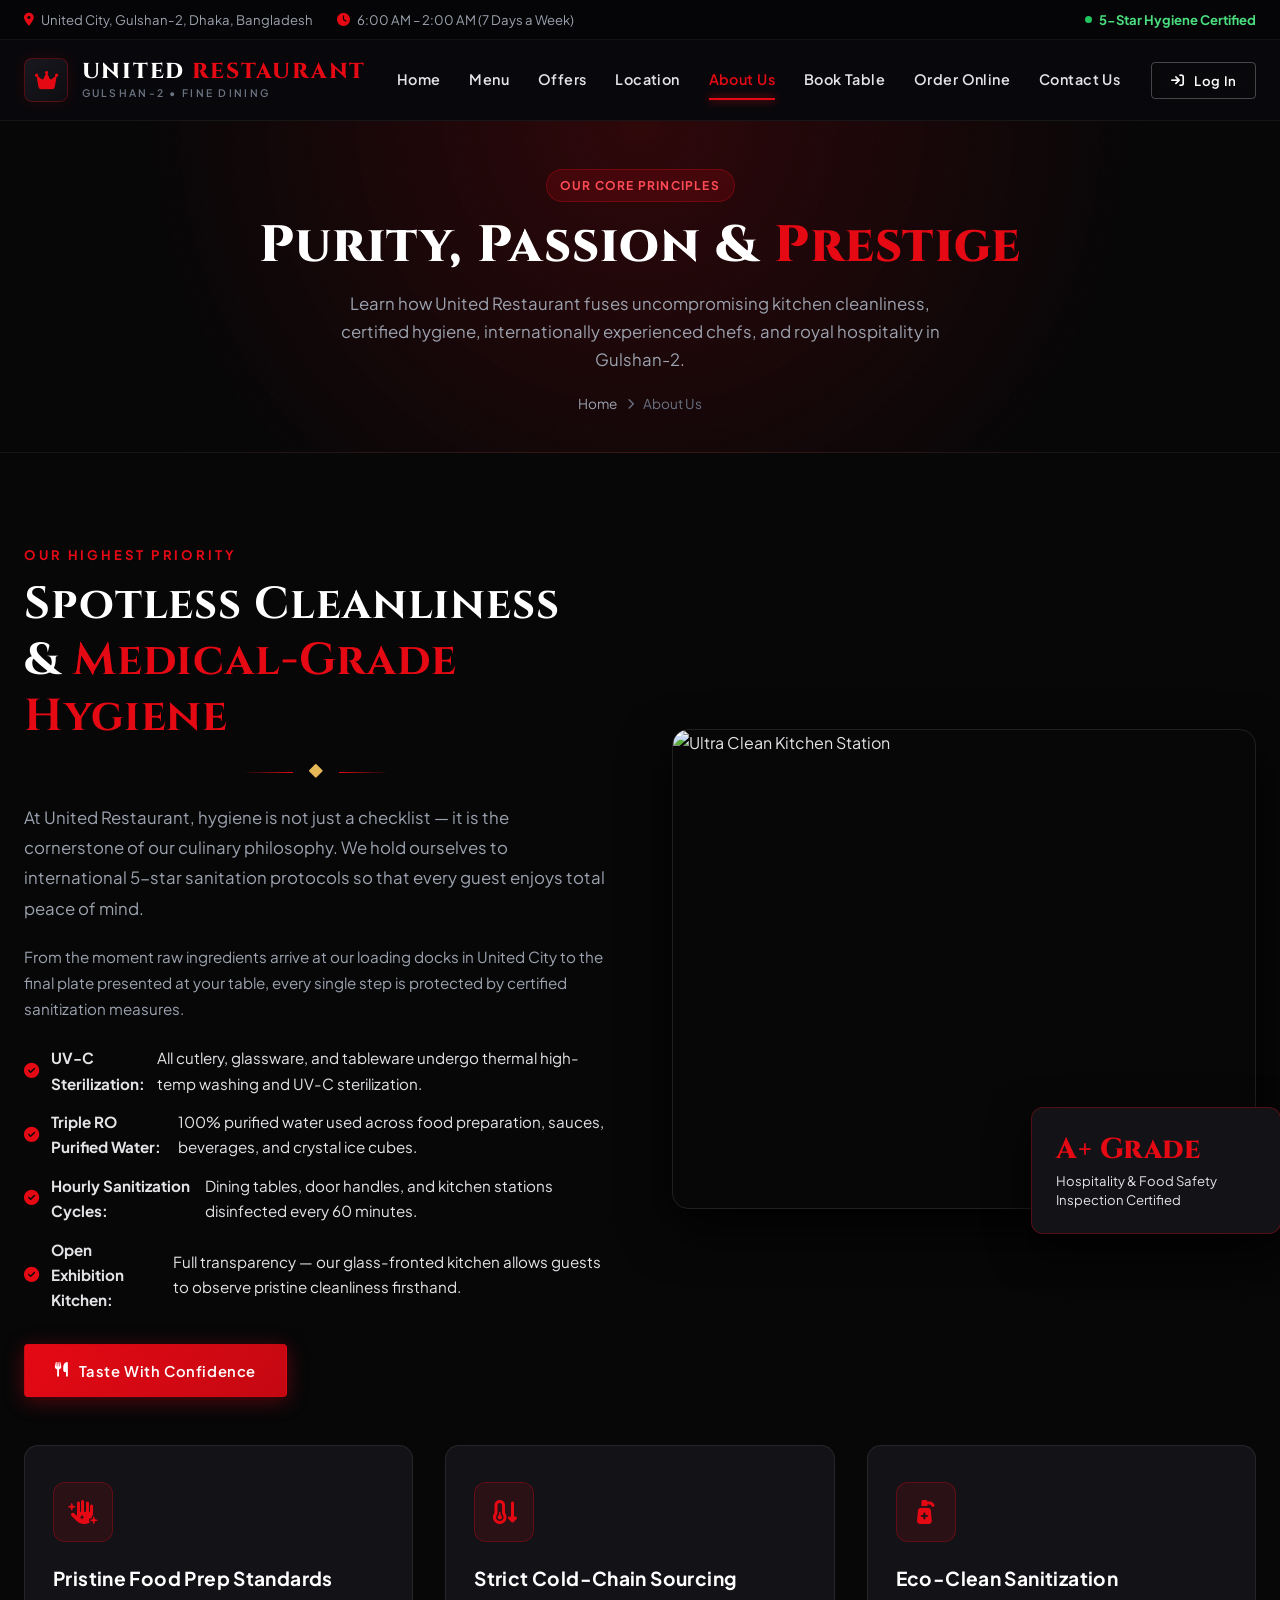
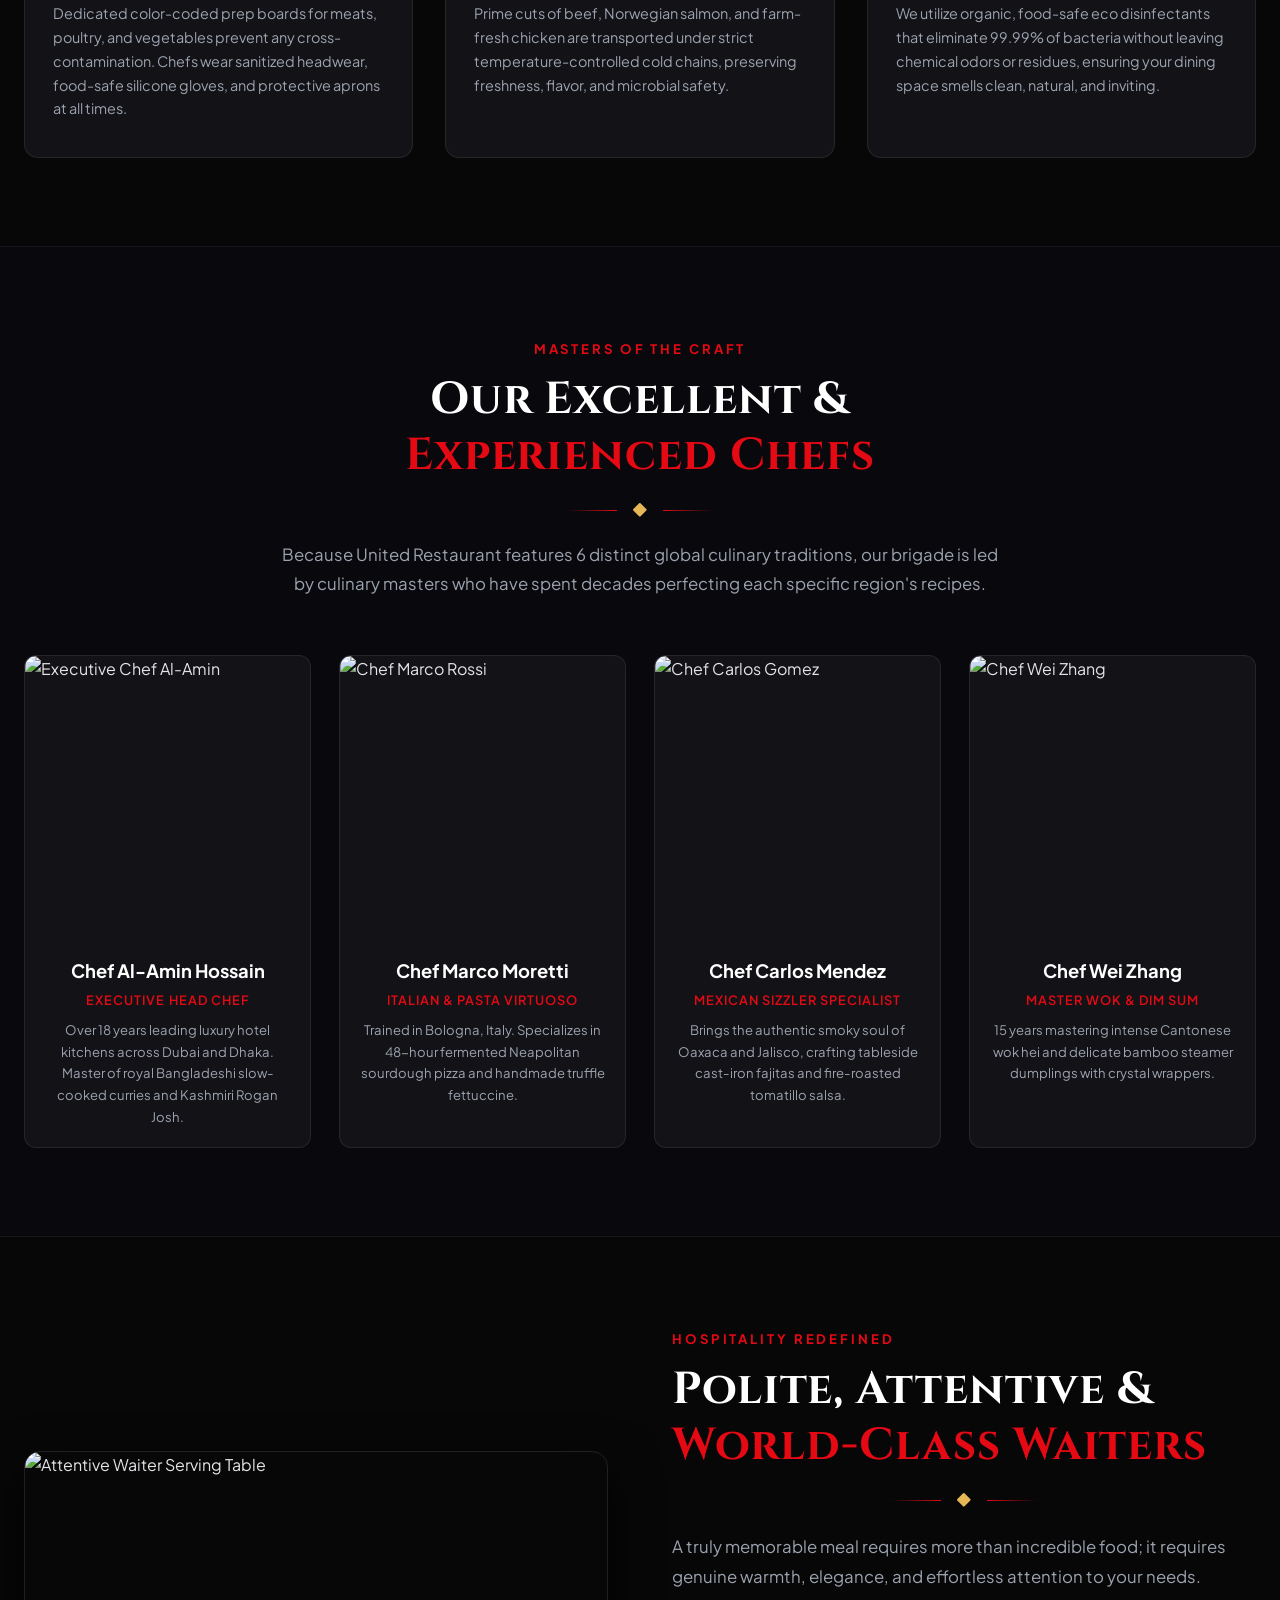
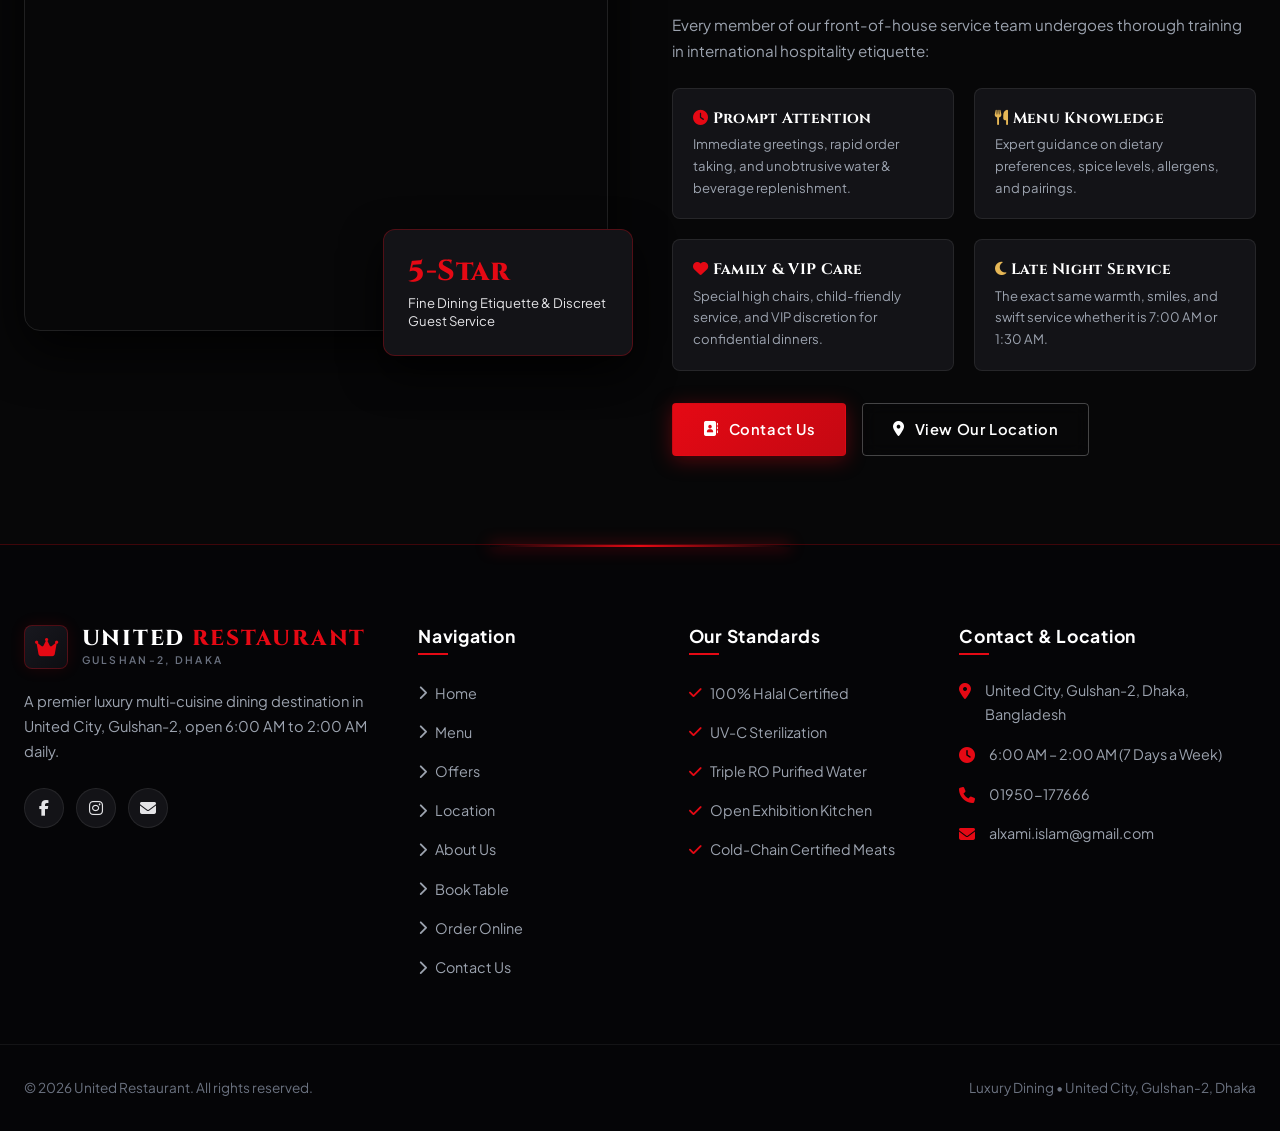
==== commit 85f5ef51: "Integrate live Google Firebase Cloud Firestore database for real-time Cash on Delivery orders, order" ====
--- a/about.html
+++ b/about.html
@@ -351,6 +351,10 @@
     </div>
   </footer>
 
+  <!-- Google Firebase Cloud SDK (Compat) -->
+  <script src="https://www.gstatic.com/firebasejs/10.12.0/firebase-app-compat.js"></script>
+  <script src="https://www.gstatic.com/firebasejs/10.12.0/firebase-firestore-compat.js"></script>
+  <script src="js/firebase-config.js"></script>
   <script src="js/main.js"></script>
   <script src="js/auth.js"></script>
 </body>
--- a/css/style.css
+++ b/css/style.css
@@ -63,6 +63,9 @@
   scroll-behavior: smooth;
   font-size: 16px;
   background-color: var(--bg-deep);
+  overflow-x: hidden !important;
+  width: 100% !important;
+  max-width: 100% !important;
 }
 
 body {
@@ -70,9 +73,18 @@
   background-color: var(--bg-deep);
   color: var(--text-light);
   line-height: 1.65;
-  overflow-x: hidden;
+  overflow-x: hidden !important;
+  width: 100% !important;
+  max-width: 100% !important;
+  position: relative;
+  touch-action: pan-y;
   -webkit-font-smoothing: antialiased;
   -moz-osx-font-smoothing: grayscale;
+}
+
+main, section, header, footer, .container, .container-fluid, .hero, .hero-grid, .about-hero-grid, .late-night-grid, .footer-grid {
+  max-width: 100% !important;
+  box-sizing: border-box;
 }
 
 img {
@@ -545,13 +557,17 @@
     padding: 2rem 1.75rem;
     gap: 1.25rem;
     transform: translateX(-100%);
-    transition: transform var(--transition-normal);
+    visibility: hidden;
+    pointer-events: none;
+    transition: transform var(--transition-normal), visibility var(--transition-normal);
     overflow-y: auto;
     border-top: 1px solid rgba(229, 9, 20, 0.2);
   }
 
   .nav-links.open {
     transform: translateX(0);
+    visibility: visible;
+    pointer-events: auto;
   }
 
   .nav-link {
@@ -649,17 +665,19 @@
     url('https://images.unsplash.com/photo-1544025162-d76694265947?q=80&w=1920&auto=format&fit=crop') center/cover no-repeat;
   padding: 4rem 0 5rem;
   overflow: hidden;
+  overflow-x: clip;
 }
 
 .hero-glow-blob {
   position: absolute;
-  width: 500px;
-  height: 500px;
+  width: 400px;
+  height: 400px;
   background: radial-gradient(circle, rgba(229, 9, 20, 0.2) 0%, transparent 70%);
   top: 10%;
-  right: -100px;
+  right: 0;
   filter: blur(80px);
   pointer-events: none;
+  max-width: 100%;
   animation: float-blob 10s ease-in-out infinite alternate;
 }
 
@@ -1700,9 +1718,17 @@
     grid-template-columns: 1fr;
     gap: 2.5rem;
   }
+  .about-img-composition {
+    position: relative;
+    max-width: 100%;
+  }
   .about-sub-card {
-    right: 15px;
-    bottom: -15px;
+    position: static;
+    margin: 1.25rem 0 0 0;
+    max-width: 100%;
+    width: 100%;
+    right: auto;
+    bottom: auto;
   }
   .hygiene-cards-grid {
     grid-template-columns: 1fr;
@@ -2067,12 +2093,19 @@
 }
 
 @media (max-width: 850px) {
+  .late-night-banner {
+    padding: 2.25rem 1.25rem;
+  }
   .late-night-grid {
     grid-template-columns: 1fr;
     text-align: center;
   }
   .late-night-time-pill {
     margin: 0 auto 1.5rem;
+    max-width: 100%;
+    font-size: 0.8rem;
+    padding: 0.5rem 1rem;
+    white-space: normal;
   }
 }
 
@@ -2886,3 +2919,220 @@
   font-size: 0.8rem;
 }
 
+/* ==========================================
+   ADMIN / OWNER FLOATING BAR & BADGES
+   ========================================== */
+.admin-floating-bar {
+  position: fixed;
+  bottom: 1.5rem;
+  right: 1.5rem;
+  z-index: 9999;
+  background: #0f0f15;
+  border: 1px solid var(--gold-accent);
+  box-shadow: 0 10px 30px rgba(0, 0, 0, 0.8), 0 0 25px rgba(234, 179, 8, 0.25);
+  border-radius: 50px;
+  padding: 0.4rem 0.5rem 0.4rem 1rem;
+  display: flex;
+  align-items: center;
+  gap: 0.75rem;
+  backdrop-filter: blur(8px);
+}
+
+.admin-float-btn {
+  background: var(--red-primary);
+  color: #fff;
+  border-radius: 50px;
+  padding: 0.45rem 1rem;
+  font-size: 0.82rem;
+  font-weight: 700;
+  display: inline-flex;
+  align-items: center;
+  gap: 0.5rem;
+  text-decoration: none;
+  transition: all 0.2s;
+}
+
+.admin-float-btn:hover {
+  background: #ef4444;
+  transform: translateY(-2px);
+  color: #fff;
+}
+
+.admin-badge-count {
+  background: #fff;
+  color: var(--red-primary);
+  border-radius: 50%;
+  font-size: 0.75rem;
+  width: 18px;
+  height: 18px;
+  display: inline-flex;
+  align-items: center;
+  justify-content: center;
+  font-weight: 800;
+}
+
+/* ==========================================================================
+   MOBILE DESIGN PERFECTION (iPhone 16, Android, Tablets: 320px - 768px)
+   ========================================================================== */
+@media (max-width: 640px) {
+  /* Site Header & Brand */
+  .site-header {
+    height: 66px;
+  }
+  .navbar {
+    height: 66px;
+    padding: 0 0.75rem;
+  }
+  .brand-logo {
+    gap: 0.5rem;
+    min-width: 0;
+  }
+  .logo-crest {
+    width: 36px;
+    height: 36px;
+    font-size: 1.1rem;
+    border-radius: 6px;
+    flex-shrink: 0;
+  }
+  .logo-text {
+    min-width: 0;
+  }
+  .logo-title {
+    font-size: 1.05rem;
+    letter-spacing: 0.04em;
+    white-space: nowrap;
+  }
+  .logo-tagline {
+    font-size: 0.52rem;
+    letter-spacing: 0.1em;
+    white-space: nowrap;
+  }
+  .nav-actions {
+    gap: 0.4rem;
+    flex-shrink: 0;
+  }
+  .nav-auth-btn {
+    padding: 0.45rem 0.75rem;
+    font-size: 0.8rem;
+    gap: 0.35rem;
+  }
+  .user-menu-btn {
+    padding: 0.45rem 0.7rem;
+    font-size: 0.8rem;
+    gap: 0.35rem;
+  }
+  
+  /* Hero Section */
+  .hero {
+    padding: 1.75rem 0 3.25rem;
+  }
+  .hero-badge-wrap {
+    margin-bottom: 0.75rem;
+  }
+  .hero-badge-wrap .badge {
+    font-size: 0.72rem;
+    padding: 0.35rem 0.75rem;
+  }
+  .hero-title {
+    font-size: clamp(1.85rem, 7.5vw, 2.35rem);
+    line-height: 1.2;
+    margin-bottom: 0.85rem;
+    letter-spacing: -0.01em;
+  }
+  .hero-description {
+    font-size: 0.9rem;
+    line-height: 1.55;
+    margin-bottom: 1.35rem;
+  }
+  .hero-actions {
+    display: grid;
+    grid-template-columns: 1fr 1fr;
+    gap: 0.65rem;
+    margin-bottom: 1.75rem;
+  }
+  .hero-actions .btn {
+    width: 100%;
+    padding: 0.8rem 0.5rem;
+    font-size: 0.85rem;
+    justify-content: center;
+    text-align: center;
+  }
+  .hero-actions .btn-full-mobile {
+    grid-column: span 2;
+    padding: 0.8rem 1rem;
+  }
+  .hero-key-stats {
+    display: flex;
+    justify-content: space-between;
+    gap: 0.5rem;
+    padding-top: 1.25rem;
+    margin-bottom: 1.5rem;
+  }
+  .stat-item {
+    flex: 1;
+    text-align: center;
+  }
+  .stat-item h4 {
+    font-size: 1.4rem;
+    margin-bottom: 0.15rem;
+  }
+  .stat-item p {
+    font-size: 0.65rem;
+    letter-spacing: 0.02em;
+    line-height: 1.2;
+  }
+
+  /* Horizontal scrolling cuisine tabs for app-like mobile UX */
+  .cuisine-tabs {
+    display: flex;
+    flex-wrap: nowrap;
+    overflow-x: auto;
+    -webkit-overflow-scrolling: touch;
+    gap: 0.5rem;
+    padding: 0.25rem 0.25rem 0.75rem;
+    scrollbar-width: none;
+  }
+  .cuisine-tabs::-webkit-scrollbar {
+    display: none;
+  }
+  .cuisine-tab-btn {
+    flex-shrink: 0;
+    white-space: nowrap;
+    padding: 0.5rem 0.9rem;
+    font-size: 0.8rem;
+  }
+
+  /* Admin Floating Bar on Mobile */
+  .admin-floating-bar {
+    bottom: 4.5rem;
+    right: 0.85rem;
+    padding: 0.35rem 0.5rem 0.35rem 0.75rem;
+    gap: 0.5rem;
+  }
+  .admin-float-btn {
+    padding: 0.35rem 0.75rem;
+    font-size: 0.76rem;
+  }
+}
+
+@media (max-width: 420px) {
+  .logo-title {
+    font-size: 0.95rem;
+  }
+  .logo-tagline {
+    display: none;
+  }
+  .nav-auth-text {
+    display: none;
+  }
+  .nav-auth-btn {
+    padding: 0.45rem 0.6rem;
+    font-size: 0.85rem;
+  }
+  .nav-user-text {
+    display: none;
+  }
+}
+
+
+
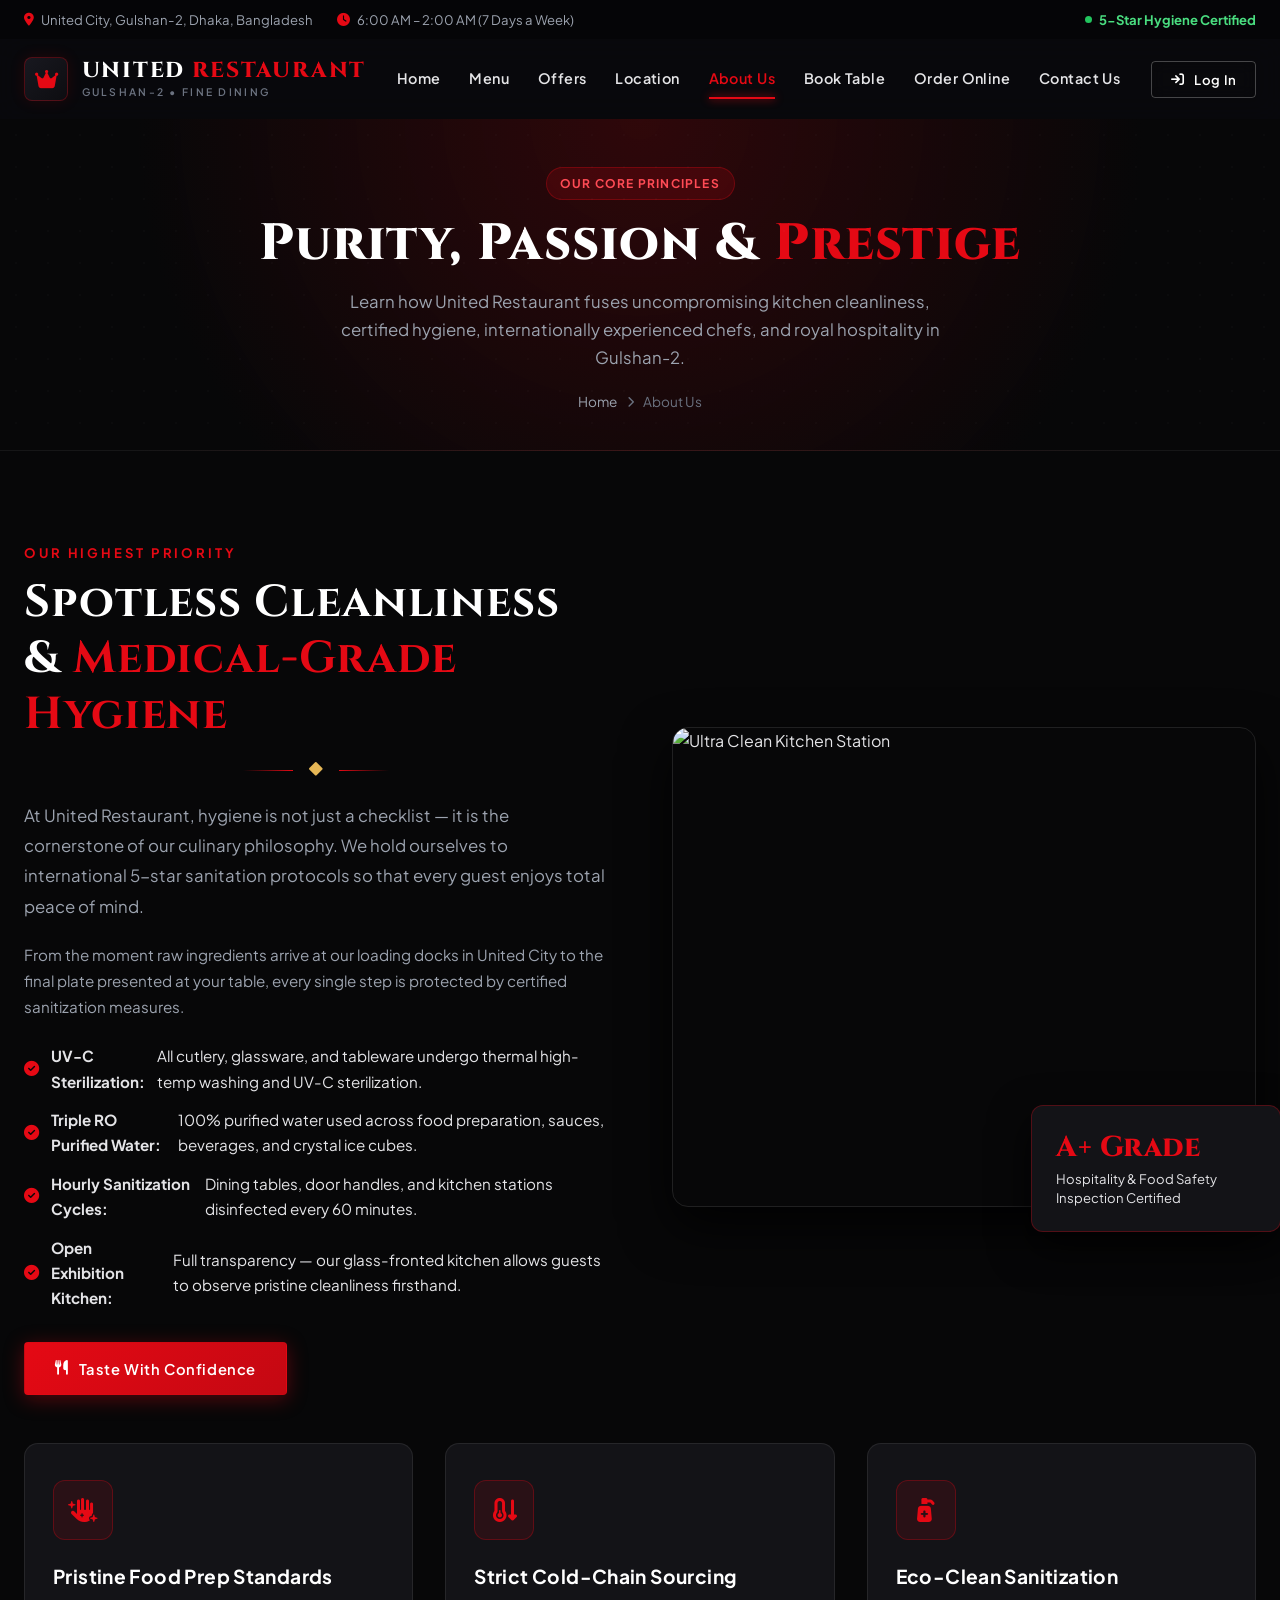
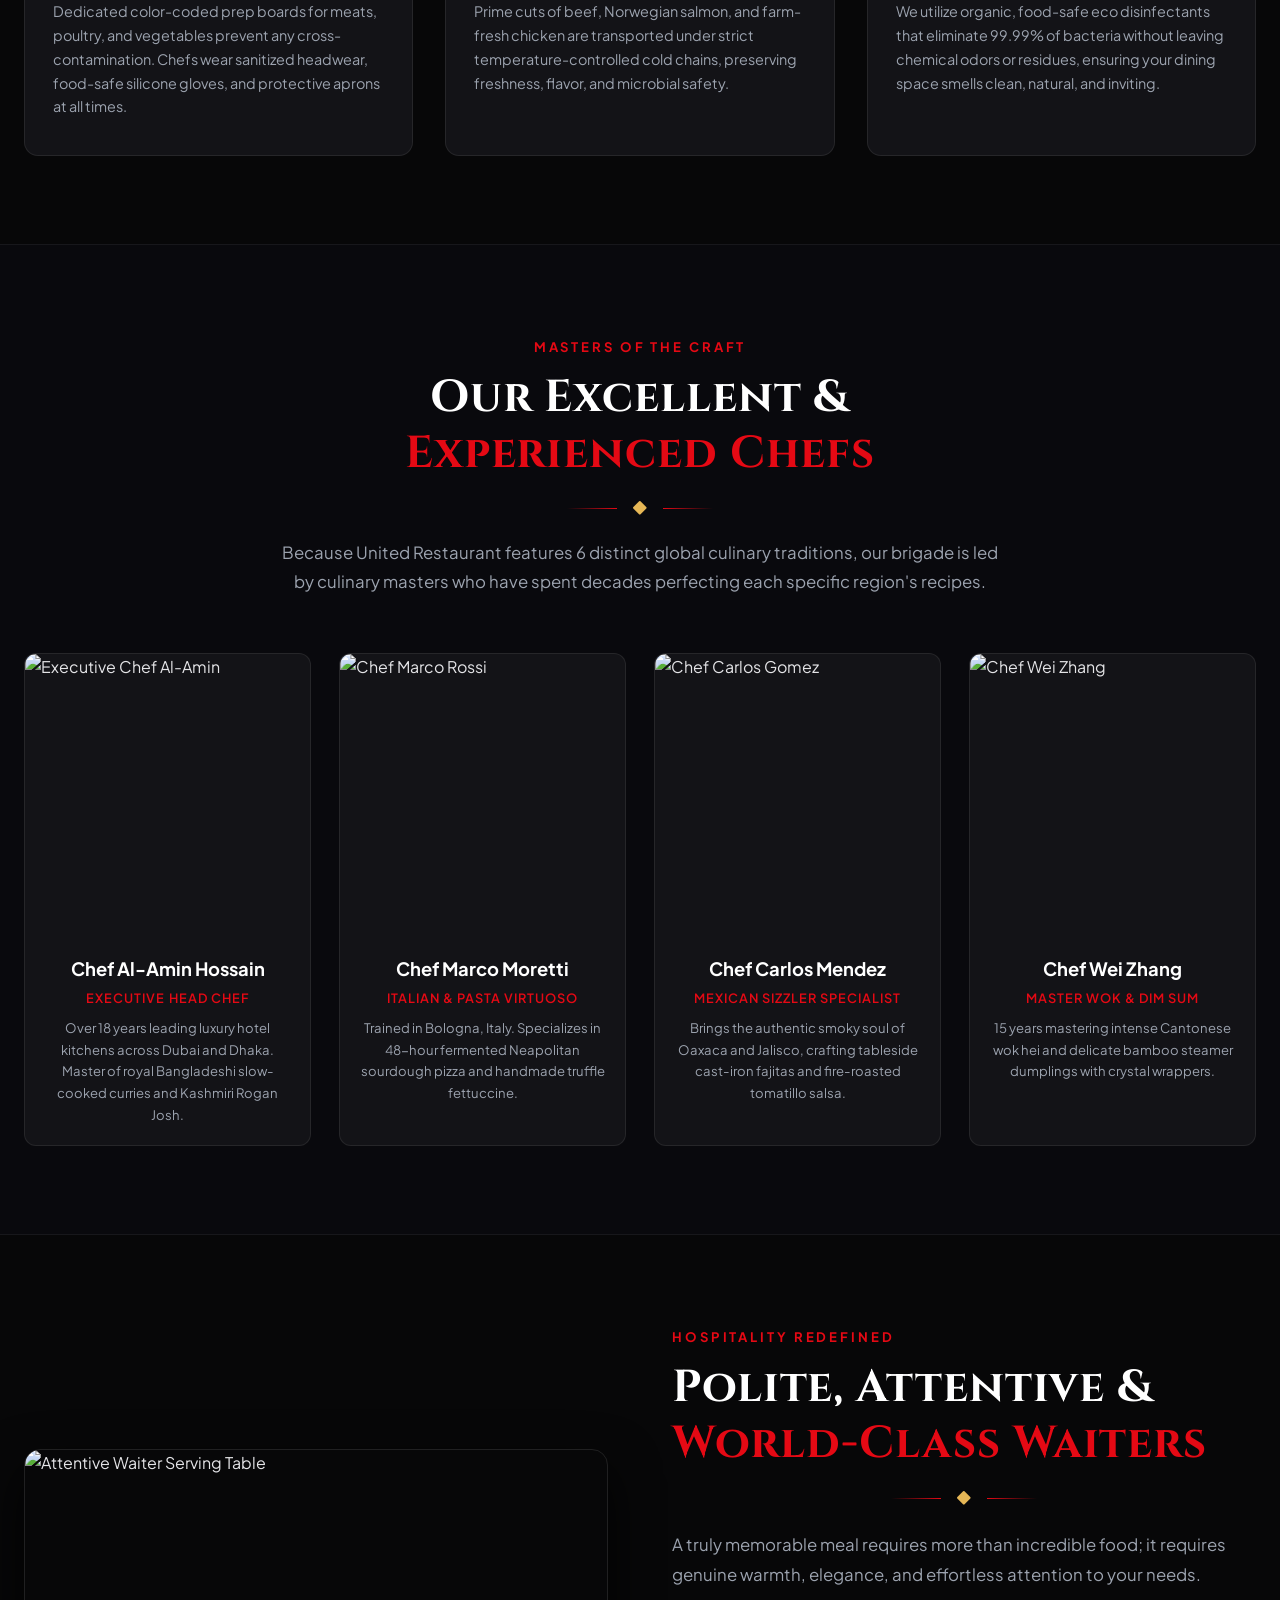
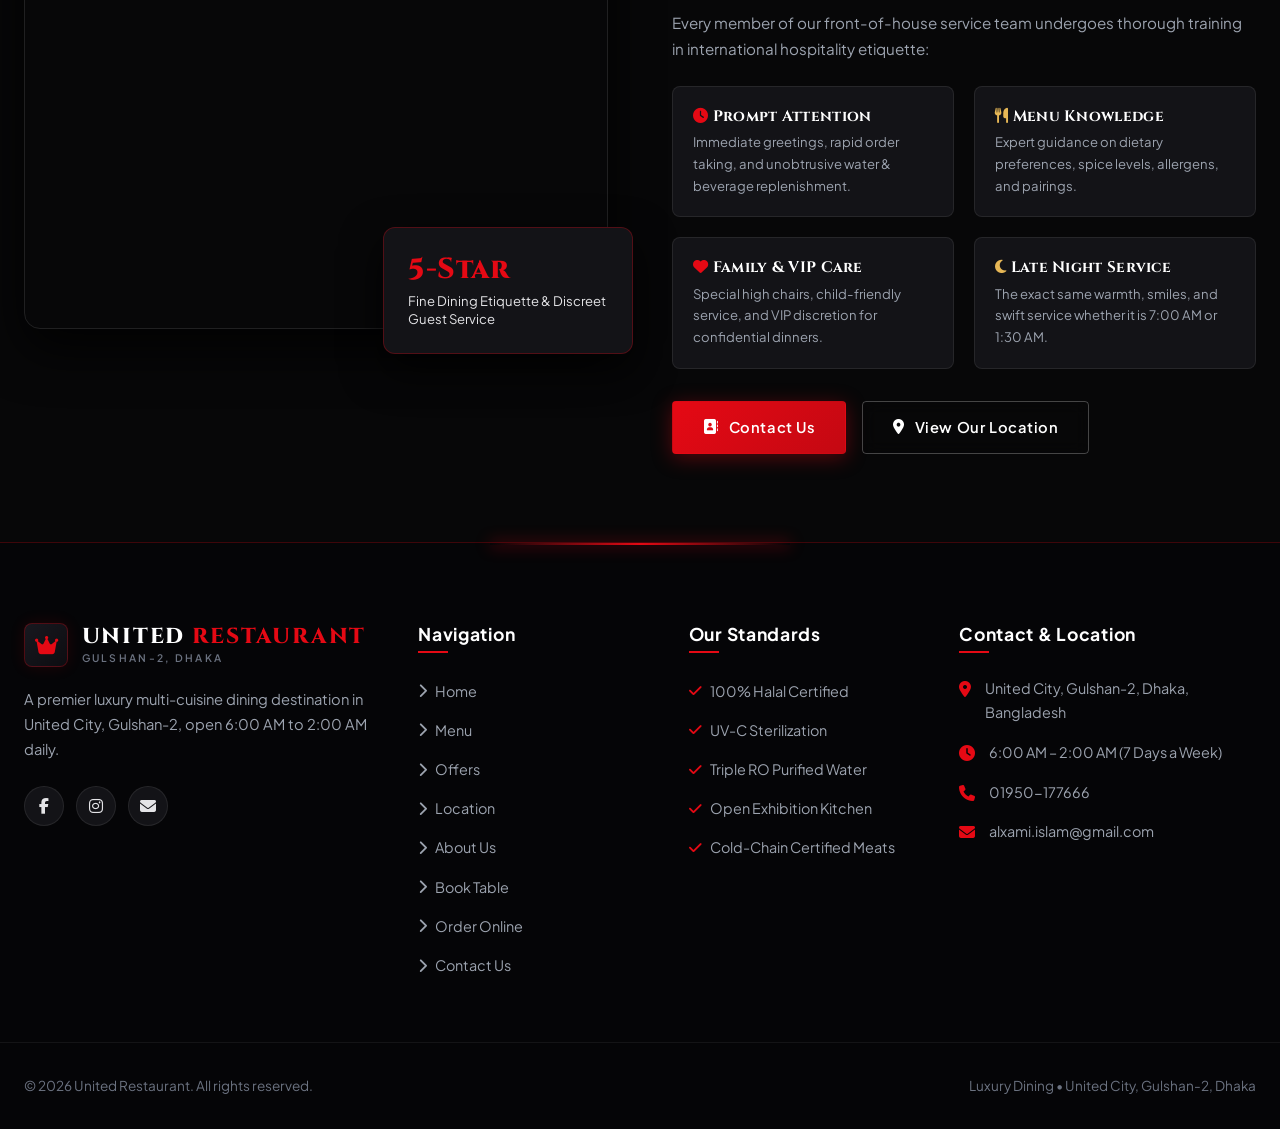
==== commit 93887877: "Implement change password with re-authentication and forgot password via Firebase Auth" ====
--- a/about.html
+++ b/about.html
@@ -353,9 +353,10 @@
 
   <!-- Google Firebase Cloud SDK (Compat) -->
   <script src="https://www.gstatic.com/firebasejs/10.12.0/firebase-app-compat.js"></script>
+  <script src="https://www.gstatic.com/firebasejs/10.12.0/firebase-auth-compat.js"></script>
   <script src="https://www.gstatic.com/firebasejs/10.12.0/firebase-firestore-compat.js"></script>
-  <script src="js/firebase-config.js"></script>
-  <script src="js/main.js"></script>
-  <script src="js/auth.js"></script>
+  <script src="js/firebase-config.js?v=4.1"></script>
+  <script src="js/main.js?v=4.0"></script>
+  <script src="js/auth.js?v=4.2"></script>
 </body>
 </html>
--- a/css/style.css
+++ b/css/style.css
@@ -554,13 +554,14 @@
     flex-direction: column;
     justify-content: flex-start;
     align-items: flex-start;
-    padding: 2rem 1.75rem;
-    gap: 1.25rem;
+    padding: 1.75rem 1.75rem 5.5rem 1.75rem;
+    gap: 1.15rem;
     transform: translateX(-100%);
     visibility: hidden;
     pointer-events: none;
     transition: transform var(--transition-normal), visibility var(--transition-normal);
     overflow-y: auto;
+    -webkit-overflow-scrolling: touch;
     border-top: 1px solid rgba(229, 9, 20, 0.2);
   }
 
@@ -581,7 +582,7 @@
     display: block;
   }
 
-  .nav-actions .btn-primary {
+  .nav-actions .btn-primary:not(.user-menu-btn) {
     display: none;
   }
 }
@@ -1064,6 +1065,30 @@
   border-color: var(--red-primary);
   color: var(--text-white);
   box-shadow: 0 4px 18px var(--red-glow);
+}
+
+@media (max-width: 768px) {
+  .cuisine-tabs {
+    flex-wrap: nowrap;
+    overflow-x: auto;
+    -webkit-overflow-scrolling: touch;
+    justify-content: flex-start !important;
+    gap: 0.5rem;
+    padding: 0.25rem 0.25rem 0.75rem;
+    scrollbar-width: none;
+    width: 100%;
+    max-width: 100%;
+    box-sizing: border-box;
+  }
+  .cuisine-tabs::-webkit-scrollbar {
+    display: none;
+  }
+  .cuisine-tab-btn {
+    flex-shrink: 0;
+    white-space: nowrap;
+    padding: 0.5rem 0.9rem;
+    font-size: 0.8rem;
+  }
 }
 
 /* Section Header in Menu */
@@ -1935,6 +1960,28 @@
   min-height: 120px;
 }
 
+.btn-toggle-pass {
+  position: absolute;
+  right: 0.75rem;
+  top: 50%;
+  transform: translateY(-50%);
+  background: transparent;
+  border: none;
+  color: var(--text-muted);
+  cursor: pointer;
+  padding: 0.35rem;
+  font-size: 0.95rem;
+  transition: color var(--transition-fast);
+  display: flex;
+  align-items: center;
+  justify-content: center;
+  z-index: 2;
+}
+
+.btn-toggle-pass:hover {
+  color: var(--gold-accent);
+}
+
 .form-row {
   display: grid;
   grid-template-columns: 1fr 1fr;
@@ -2271,23 +2318,44 @@
   background: var(--bg-card);
   border: 1px solid var(--border-red);
   color: var(--text-white);
-  padding: 1rem 1.5rem;
+  padding: 0.85rem 1.25rem;
   border-radius: 8px;
   box-shadow: 0 10px 30px rgba(0, 0, 0, 0.8), 0 0 20px var(--red-glow);
   display: flex;
   align-items: center;
   gap: 0.75rem;
-  z-index: 9999;
+  z-index: 99999;
   transform: translateY(100px);
   opacity: 0;
   transition: all var(--transition-normal);
   pointer-events: none;
+  max-width: 90vw;
 }
 
 .toast-msg.show {
   transform: translateY(0);
   opacity: 1;
   pointer-events: auto;
+}
+
+@media (max-width: 768px) {
+  .toast-msg {
+    top: 1rem;
+    bottom: auto;
+    left: 50%;
+    right: auto;
+    transform: translate(-50%, -100px);
+    width: calc(100% - 2rem);
+    max-width: 420px;
+    padding: 0.75rem 1rem;
+    font-size: 0.85rem;
+    box-shadow: 0 10px 30px rgba(0, 0, 0, 0.9), 0 0 20px var(--red-glow);
+    border-radius: 10px;
+  }
+
+  .toast-msg.show {
+    transform: translate(-50%, 0);
+  }
 }
 
 /* Animations (Safe visible default) */
@@ -2302,21 +2370,31 @@
    ========================================================================== */
 .order-layout {
   display: grid;
-  grid-template-columns: 1fr 380px;
+  grid-template-columns: minmax(0, 1fr) 380px;
   gap: 2.5rem;
   align-items: flex-start;
+  width: 100%;
+  max-width: 100%;
 }
 
 @media (max-width: 1024px) {
   .order-layout {
-    grid-template-columns: 1fr;
-  }
+    grid-template-columns: minmax(0, 1fr);
+    gap: 2rem;
+  }
+}
+
+#cart-section {
+  width: 100%;
+  max-width: 100%;
+  min-width: 0;
 }
 
 .order-items-grid {
   display: grid;
   grid-template-columns: repeat(auto-fill, minmax(280px, 1fr));
   gap: 1.5rem;
+  width: 100%;
 }
 
 .order-item-card {
@@ -2327,6 +2405,8 @@
   display: flex;
   flex-direction: column;
   transition: all var(--transition-fast);
+  width: 100%;
+  box-sizing: border-box;
 }
 
 .order-item-card:hover {
@@ -2395,6 +2475,8 @@
   justify-content: space-between;
   padding-top: 0.85rem;
   border-top: 1px solid rgba(255, 255, 255, 0.06);
+  gap: 0.5rem;
+  width: 100%;
 }
 
 .order-item-price {
@@ -2402,6 +2484,8 @@
   font-size: 1.25rem;
   font-weight: 800;
   color: var(--red-primary);
+  white-space: nowrap;
+  flex-shrink: 0;
 }
 
 .btn-add-cart {
@@ -2417,6 +2501,8 @@
   align-items: center;
   gap: 0.4rem;
   transition: all var(--transition-fast);
+  white-space: nowrap;
+  flex-shrink: 0;
 }
 
 .btn-add-cart:hover {
@@ -2426,7 +2512,7 @@
   transform: translateY(-2px);
 }
 
-/* Cart Panel (Sticky) */
+/* Cart Panel (Sticky on Desktop, Static on Mobile) */
 .cart-panel {
   position: sticky;
   top: 100px;
@@ -2435,6 +2521,9 @@
   border-radius: 16px;
   padding: 1.75rem;
   box-shadow: 0 15px 40px rgba(0, 0, 0, 0.8), 0 0 25px var(--red-glow-subtle);
+  width: 100%;
+  max-width: 100%;
+  box-sizing: border-box;
 }
 
 .cart-header {
@@ -2444,6 +2533,8 @@
   border-bottom: 1px solid rgba(255, 255, 255, 0.08);
   padding-bottom: 1rem;
   margin-bottom: 1.25rem;
+  width: 100%;
+  gap: 0.5rem;
 }
 
 .cart-header h3 {
@@ -2453,6 +2544,7 @@
   display: flex;
   align-items: center;
   gap: 0.6rem;
+  min-width: 0;
 }
 
 .cart-badge-count {
@@ -2462,22 +2554,27 @@
   font-weight: 800;
   padding: 0.2rem 0.6rem;
   border-radius: 50px;
+  white-space: nowrap;
+  flex-shrink: 0;
 }
 
 .cart-items-list {
   max-height: 340px;
   overflow-y: auto;
+  overflow-x: hidden;
   display: flex;
   flex-direction: column;
   gap: 0.85rem;
   margin-bottom: 1.25rem;
-  padding-right: 0.4rem;
+  padding-right: 0.25rem;
+  width: 100%;
 }
 
 .cart-empty-state {
   text-align: center;
   padding: 2.5rem 1rem;
   color: var(--text-dim);
+  width: 100%;
 }
 
 .cart-empty-state i {
@@ -2494,11 +2591,13 @@
   border: 1px solid rgba(255, 255, 255, 0.05);
   border-radius: 8px;
   padding: 0.75rem 0.85rem;
-  gap: 0.75rem;
+  gap: 0.6rem;
+  width: 100%;
+  box-sizing: border-box;
 }
 
 .cart-item-info {
-  flex: 1;
+  flex: 1 1 auto;
   min-width: 0;
 }
 
@@ -2506,9 +2605,10 @@
   font-size: 0.88rem;
   font-weight: 700;
   color: #fff;
-  white-space: nowrap;
-  overflow: hidden;
-  text-overflow: ellipsis;
+  white-space: normal;
+  word-break: break-word;
+  line-height: 1.3;
+  margin-bottom: 0.15rem;
 }
 
 .cart-item-unit-price {
@@ -2519,12 +2619,13 @@
 .cart-qty-controls {
   display: flex;
   align-items: center;
-  gap: 0.4rem;
+  gap: 0.35rem;
+  flex-shrink: 0;
 }
 
 .btn-qty {
-  width: 24px;
-  height: 24px;
+  width: 26px;
+  height: 26px;
   border-radius: 4px;
   background: rgba(255, 255, 255, 0.1);
   border: none;
@@ -2532,9 +2633,11 @@
   display: flex;
   align-items: center;
   justify-content: center;
-  font-size: 0.75rem;
+  font-size: 0.8rem;
+  font-weight: 700;
   cursor: pointer;
   transition: all var(--transition-fast);
+  touch-action: manipulation;
 }
 
 .btn-qty:hover {
@@ -2555,20 +2658,26 @@
   font-weight: 800;
   color: var(--red-primary);
   white-space: nowrap;
+  flex-shrink: 0;
+  text-align: right;
+  min-width: 48px;
 }
 
 .cart-summary {
   border-top: 1px solid rgba(255, 255, 255, 0.08);
   padding-top: 1rem;
   margin-bottom: 1.25rem;
+  width: 100%;
 }
 
 .cart-summary-line {
   display: flex;
   justify-content: space-between;
+  align-items: center;
   font-size: 0.88rem;
   color: var(--text-muted);
   margin-bottom: 0.4rem;
+  width: 100%;
 }
 
 .cart-total-line {
@@ -2581,12 +2690,237 @@
   padding-top: 0.5rem;
   border-top: 1px dashed rgba(255, 255, 255, 0.15);
   margin-top: 0.5rem;
+  width: 100%;
 }
 
 .cart-total-price {
   font-family: var(--font-serif);
   font-size: 1.6rem;
   color: var(--red-primary);
+  white-space: nowrap;
+}
+
+/* ==========================================
+   FLOATING COLLAPSIBLE MOBILE CART WIDGET
+   ========================================== */
+.floating-mobile-cart {
+  display: none;
+  position: fixed;
+  right: 0;
+  top: 36%;
+  z-index: 9990;
+  align-items: center;
+  transition: transform 0.35s cubic-bezier(0.16, 1, 0.3, 1);
+  filter: drop-shadow(0 10px 22px rgba(0, 0, 0, 0.8));
+}
+
+@media (max-width: 1024px) {
+  .floating-mobile-cart {
+    display: flex;
+  }
+}
+
+.floating-mobile-cart.minimized {
+  transform: translateX(calc(100% - 32px));
+}
+
+.floating-cart-toggle {
+  background: #12121a;
+  border: 1px solid var(--border-red);
+  border-right: none;
+  color: var(--text-white);
+  width: 32px;
+  height: 48px;
+  border-radius: 12px 0 0 12px;
+  display: flex;
+  align-items: center;
+  justify-content: center;
+  cursor: pointer;
+  padding: 0;
+  box-shadow: -4px 0 14px rgba(0, 0, 0, 0.6);
+  transition: background 0.2s, color 0.2s;
+  z-index: 2;
+  outline: none;
+}
+
+.floating-cart-toggle:hover,
+.floating-cart-toggle:active {
+  background: var(--red-primary);
+  color: #fff;
+}
+
+.floating-cart-toggle i {
+  font-size: 0.85rem;
+  transition: transform 0.3s;
+}
+
+.floating-cart-content {
+  display: flex;
+  align-items: center;
+  gap: 0.65rem;
+  background: rgba(14, 14, 20, 0.96);
+  border: 1px solid var(--border-red);
+  border-right: none;
+  border-radius: 14px 0 0 14px;
+  padding: 0.55rem 0.95rem 0.55rem 0.65rem;
+  cursor: pointer;
+  backdrop-filter: blur(12px);
+  box-shadow: 0 10px 30px rgba(0, 0, 0, 0.85), 0 0 20px var(--red-glow-subtle);
+  transition: background 0.2s, transform 0.15s;
+  user-select: none;
+}
+
+.floating-cart-content:active {
+  transform: scale(0.98);
+}
+
+.floating-cart-icon-box {
+  position: relative;
+  width: 38px;
+  height: 38px;
+  background: rgba(229, 9, 20, 0.18);
+  border: 1px solid var(--border-red);
+  border-radius: 50%;
+  display: flex;
+  align-items: center;
+  justify-content: center;
+  color: #fff;
+  font-size: 1rem;
+  flex-shrink: 0;
+  transition: transform 0.2s;
+}
+
+.floating-cart-icon-box.cart-bounce {
+  animation: cartIconBounce 0.45s ease-out;
+}
+
+@keyframes cartIconBounce {
+  0% { transform: scale(1); }
+  50% { transform: scale(1.3); }
+  100% { transform: scale(1); }
+}
+
+.floating-cart-badge {
+  position: absolute;
+  top: -4px;
+  right: -5px;
+  background: var(--red-primary);
+  color: #fff;
+  font-size: 0.68rem;
+  font-weight: 800;
+  padding: 0.08rem 0.38rem;
+  border-radius: 50px;
+  border: 2px solid #0e0e14;
+  min-width: 18px;
+  text-align: center;
+}
+
+.floating-cart-meta {
+  display: flex;
+  flex-direction: column;
+  line-height: 1.15;
+}
+
+.floating-cart-title {
+  font-size: 0.68rem;
+  color: var(--text-dim);
+  text-transform: uppercase;
+  letter-spacing: 0.05em;
+  font-weight: 700;
+}
+
+.floating-cart-price {
+  font-family: var(--font-serif);
+  font-size: 1.05rem;
+  font-weight: 800;
+  color: var(--red-primary);
+  white-space: nowrap;
+}
+
+.floating-cart-arrow {
+  color: var(--text-dim);
+  font-size: 0.75rem;
+  margin-left: 0.15rem;
+  transition: transform 0.2s, color 0.2s;
+}
+
+.floating-cart-content:hover .floating-cart-arrow {
+  color: #fff;
+  transform: translateY(2px);
+}
+
+@keyframes cartPulseGlow {
+  0% {
+    box-shadow: 0 0 0 0 rgba(229, 9, 20, 0.7), 0 15px 40px rgba(0, 0, 0, 0.8);
+    border-color: #ff3344;
+  }
+  50% {
+    box-shadow: 0 0 35px 10px rgba(229, 9, 20, 0.85), 0 15px 40px rgba(0, 0, 0, 0.8);
+    border-color: #ff4d58;
+  }
+  100% {
+    box-shadow: 0 15px 40px rgba(0, 0, 0, 0.8), 0 0 25px var(--red-glow-subtle);
+    border-color: var(--border-red);
+  }
+}
+
+.cart-panel-highlight {
+  animation: cartPulseGlow 1.4s ease-out;
+}
+
+/* ==========================================
+   GO TO TOP BUTTON
+   ========================================== */
+.go-to-top-wrap {
+  display: flex;
+  justify-content: center;
+  align-items: center;
+  width: 100%;
+  padding: 1.5rem 0 3.5rem;
+  margin-top: 0.5rem;
+  box-sizing: border-box;
+}
+
+.btn-go-to-top {
+  display: inline-flex;
+  align-items: center;
+  justify-content: center;
+  gap: 0.6rem;
+  background: rgba(18, 18, 24, 0.9);
+  border: 1px solid var(--border-red);
+  color: var(--text-white);
+  padding: 0.75rem 1.6rem;
+  border-radius: 50px;
+  font-family: var(--font-sans);
+  font-size: 0.88rem;
+  font-weight: 700;
+  letter-spacing: 0.03em;
+  cursor: pointer;
+  transition: all var(--transition-fast);
+  box-shadow: 0 4px 15px rgba(0, 0, 0, 0.6), 0 0 15px var(--red-glow-subtle);
+  outline: none;
+  touch-action: manipulation;
+}
+
+.btn-go-to-top i {
+  color: var(--red-primary);
+  font-size: 0.95rem;
+  transition: transform 0.25s ease, color 0.2s ease;
+}
+
+.btn-go-to-top:hover,
+.btn-go-to-top:active {
+  background: var(--red-primary);
+  color: #fff;
+  border-color: var(--red-primary);
+  box-shadow: 0 6px 20px var(--red-glow);
+  transform: translateY(-2px);
+}
+
+.btn-go-to-top:hover i,
+.btn-go-to-top:active i {
+  color: #fff;
+  transform: translateY(-3px);
 }
 
 /* Modal for Checkout */
@@ -2632,6 +2966,38 @@
 
 .checkout-close-btn:hover {
   color: #fff;
+}
+
+.btn-confirm-order {
+  display: flex !important;
+  flex-direction: column !important;
+  align-items: center !important;
+  justify-content: center !important;
+  white-space: normal !important;
+  word-break: normal !important;
+  text-align: center !important;
+  padding: 0.85rem 1rem !important;
+  line-height: 1.3 !important;
+  gap: 0.2rem !important;
+  width: 100% !important;
+  box-sizing: border-box !important;
+}
+
+.btn-confirm-order .btn-main-text {
+  display: inline-flex;
+  align-items: center;
+  justify-content: center;
+  gap: 0.5rem;
+  font-size: 1.05rem;
+  font-weight: 700;
+  letter-spacing: 0.02em;
+}
+
+.btn-confirm-order .btn-sub-text {
+  font-size: 0.82rem;
+  font-weight: 500;
+  opacity: 0.92;
+  letter-spacing: 0.02em;
 }
 
 /* ==========================================
@@ -2720,6 +3086,128 @@
   padding-left: 1.25rem;
 }
 
+/* Mobile Drawer Auth & Admin Card */
+.mobile-nav-auth-card {
+  display: none;
+  width: 100%;
+}
+
+@media (max-width: 1024px) {
+  .mobile-nav-auth-card {
+    display: block;
+    width: 100%;
+    margin-top: 1rem;
+    padding-top: 1.25rem;
+    border-top: 1px solid rgba(255, 255, 255, 0.1);
+  }
+
+  .mobile-owner-box {
+    background: linear-gradient(145deg, rgba(30, 10, 12, 0.95), rgba(15, 15, 20, 0.98));
+    border: 1px solid rgba(234, 179, 8, 0.35);
+    border-radius: 14px;
+    padding: 1.25rem;
+    box-shadow: 0 10px 25px rgba(0, 0, 0, 0.6), 0 0 15px rgba(234, 179, 8, 0.1);
+    width: 100%;
+  }
+
+  .mobile-customer-box {
+    border-color: rgba(220, 38, 38, 0.3);
+    background: linear-gradient(145deg, rgba(20, 15, 18, 0.95), rgba(15, 15, 20, 0.98));
+  }
+
+  .mobile-owner-header {
+    margin-bottom: 1rem;
+    padding-bottom: 0.75rem;
+    border-bottom: 1px solid rgba(255, 255, 255, 0.08);
+  }
+
+  .mobile-owner-badge {
+    font-size: 0.72rem;
+    color: var(--gold-accent);
+    font-weight: 800;
+    text-transform: uppercase;
+    letter-spacing: 0.5px;
+    display: flex;
+    align-items: center;
+    gap: 0.4rem;
+  }
+
+  .mobile-owner-name {
+    display: block;
+    color: #fff;
+    font-size: 1.15rem;
+    font-weight: 700;
+    margin-top: 0.35rem;
+  }
+
+  .mobile-owner-email {
+    display: block;
+    color: var(--text-muted);
+    font-size: 0.82rem;
+    margin-top: 0.15rem;
+    word-break: break-all;
+  }
+
+  .mobile-owner-links {
+    display: flex;
+    flex-direction: column;
+    gap: 0.6rem;
+    margin-bottom: 1.15rem;
+  }
+
+  .mobile-admin-btn {
+    display: flex;
+    align-items: center;
+    gap: 0.75rem;
+    padding: 0.75rem 1rem;
+    background: rgba(255, 255, 255, 0.04);
+    border: 1px solid rgba(255, 255, 255, 0.08);
+    border-radius: 8px;
+    color: var(--text-light);
+    font-size: 0.9rem;
+    text-decoration: none;
+    transition: all 0.2s ease;
+    width: 100%;
+    text-align: left;
+    cursor: pointer;
+    font-family: inherit;
+  }
+
+  .mobile-admin-btn.gold-link {
+    background: rgba(234, 179, 8, 0.1);
+    border-color: rgba(234, 179, 8, 0.35);
+    color: var(--gold-accent);
+    font-weight: 700;
+  }
+
+  .mobile-admin-btn:hover, .mobile-admin-btn:active {
+    background: rgba(220, 38, 38, 0.2);
+    border-color: var(--red-primary);
+    color: #fff;
+  }
+
+  .mobile-nav-logout-btn {
+    width: 100%;
+    justify-content: center;
+    padding: 0.75rem;
+    border-color: rgba(220, 38, 38, 0.5);
+    color: #f87171;
+    font-weight: 600;
+    font-size: 0.92rem;
+    background: rgba(220, 38, 38, 0.08);
+    display: flex;
+    align-items: center;
+    gap: 0.5rem;
+    border-radius: 8px;
+  }
+
+  .mobile-nav-logout-btn:hover, .mobile-nav-logout-btn:active {
+    background: #b91c1c;
+    color: #fff;
+    border-color: #b91c1c;
+  }
+}
+
 /* Auth Modal Specifics */
 .auth-modal-box {
   max-width: 480px;
@@ -2889,6 +3377,60 @@
   gap: 1rem;
   padding-top: 1rem;
   border-top: 1px dashed rgba(255, 255, 255, 0.1);
+}
+
+/* Order Card Responsive Actions & Dispatch Buttons */
+.order-card-actions {
+  display: flex;
+  justify-content: space-between;
+  align-items: center;
+  flex-wrap: wrap;
+  gap: 0.75rem;
+  padding-top: 0.85rem;
+  border-top: 1px solid rgba(255, 255, 255, 0.06);
+  width: 100%;
+  box-sizing: border-box;
+}
+
+.order-card-status-btns {
+  display: flex;
+  gap: 0.5rem;
+  flex-wrap: wrap;
+  align-items: center;
+}
+
+.order-card-status-btns:empty {
+  display: none;
+}
+
+.order-card-contact-btns {
+  display: flex;
+  gap: 0.5rem;
+  flex-wrap: wrap;
+  align-items: center;
+  max-width: 100%;
+  box-sizing: border-box;
+}
+
+.btn-customer-contact {
+  border-color: #22c55e !important;
+  color: #22c55e !important;
+  display: inline-flex;
+  align-items: center;
+  gap: 0.45rem;
+  word-break: break-word;
+}
+
+.btn-customer-contact:hover {
+  background: rgba(34, 197, 94, 0.15) !important;
+  color: #4ade80 !important;
+}
+
+.btn-kitchen-slip {
+  display: inline-flex;
+  align-items: center;
+  gap: 0.45rem;
+  white-space: nowrap;
 }
 
 .cod-highlight-box {
@@ -2971,13 +3513,41 @@
   font-weight: 800;
 }
 
+.admin-float-toggle {
+  background: transparent;
+  border: none;
+  color: var(--gold-accent);
+  cursor: pointer;
+  padding: 0.2rem 0.35rem;
+  font-size: 0.75rem;
+  display: flex;
+  align-items: center;
+  justify-content: center;
+  transition: transform 0.2s;
+  outline: none;
+}
+
+.admin-floating-bar.minimized {
+  padding: 0.35rem 0.6rem;
+  gap: 0.35rem;
+}
+
+.admin-floating-bar.minimized .admin-float-btn {
+  display: none !important;
+}
+
+.admin-floating-bar.minimized .admin-role-label {
+  display: none !important;
+}
+
 /* ==========================================================================
    MOBILE DESIGN PERFECTION (iPhone 16, Android, Tablets: 320px - 768px)
    ========================================================================== */
 @media (max-width: 640px) {
   /* Site Header & Brand */
   .site-header {
-    height: 66px;
+    height: auto;
+    min-height: 66px;
   }
   .navbar {
     height: 66px;
@@ -3088,9 +3658,13 @@
     flex-wrap: nowrap;
     overflow-x: auto;
     -webkit-overflow-scrolling: touch;
+    justify-content: flex-start !important;
     gap: 0.5rem;
     padding: 0.25rem 0.25rem 0.75rem;
     scrollbar-width: none;
+    width: 100%;
+    max-width: 100%;
+    box-sizing: border-box;
   }
   .cuisine-tabs::-webkit-scrollbar {
     display: none;
@@ -3102,16 +3676,131 @@
     font-size: 0.8rem;
   }
 
+  /* Container mobile padding */
+  .container {
+    padding: 0 1rem;
+  }
+
+  /* Cart & Order Online Mobile Responsiveness */
+  .order-items-grid {
+    grid-template-columns: minmax(0, 1fr);
+    gap: 1.25rem;
+  }
+
+  .cart-panel {
+    position: static;
+    padding: 1.15rem 0.9rem;
+    border-radius: 12px;
+  }
+
+  #cart-section {
+    margin-bottom: 1.5rem;
+  }
+
+  .cart-header h3 {
+    font-size: 1.15rem;
+  }
+
+  .cart-total-price {
+    font-size: 1.35rem;
+  }
+
   /* Admin Floating Bar on Mobile */
   .admin-floating-bar {
-    bottom: 4.5rem;
-    right: 0.85rem;
+    bottom: 4.8rem;
+    right: 0.75rem;
     padding: 0.35rem 0.5rem 0.35rem 0.75rem;
+    gap: 0.45rem;
+    max-width: calc(100vw - 1.5rem);
+  }
+  .admin-float-btn {
+    padding: 0.32rem 0.65rem;
+    font-size: 0.72rem;
+  }
+
+  /* Order Card Responsive Adjustments for Tablets & Mobile */
+  .order-card {
+    padding: 1.15rem 1rem;
+    overflow: hidden;
+  }
+
+  .order-card-actions {
+    flex-direction: column;
+    align-items: stretch;
+    gap: 0.75rem;
+    width: 100%;
+  }
+
+  .order-card-status-btns {
+    width: 100%;
+    flex-direction: column;
+    align-items: stretch;
+  }
+
+  .order-card-status-btns .btn {
+    width: 100%;
+    justify-content: center;
+  }
+
+  .order-card-contact-btns {
+    width: 100%;
+    display: flex;
+    flex-wrap: wrap;
     gap: 0.5rem;
-  }
-  .admin-float-btn {
-    padding: 0.35rem 0.75rem;
-    font-size: 0.76rem;
+    align-items: stretch;
+  }
+
+  .order-card-contact-btns .btn,
+  .order-card-contact-btns .btn-customer-contact {
+    flex: 1 1 180px;
+    justify-content: center;
+    text-align: center;
+    min-width: 0;
+  }
+
+  .order-card-contact-btns .btn-kitchen-slip {
+    flex: 1 1 auto;
+    justify-content: center;
+  }
+
+  .order-card-footer {
+    flex-direction: column;
+    align-items: stretch;
+    gap: 0.75rem;
+  }
+
+  .order-card-footer > div:last-child {
+    display: flex;
+    flex-wrap: wrap;
+    width: 100%;
+    gap: 0.5rem;
+  }
+
+  .order-card-footer .btn {
+    flex: 1 1 160px;
+    justify-content: center;
+  }
+}
+
+@media (max-width: 520px) {
+  .order-card {
+    padding: 1rem 0.85rem;
+  }
+
+  .order-card-contact-btns {
+    flex-direction: column !important;
+    width: 100% !important;
+    gap: 0.5rem !important;
+  }
+
+  .order-card-contact-btns .btn,
+  .order-card-contact-btns .btn-customer-contact,
+  .order-card-contact-btns .btn-kitchen-slip {
+    width: 100% !important;
+    flex: 1 1 100% !important;
+    justify-content: center !important;
+    text-align: center !important;
+    box-sizing: border-box !important;
   }
 }
 
@@ -3134,5 +3823,272 @@
   }
 }
 
-
-
+/* ==========================================
+   ROLE-BASED ACCESS CONTROL (RBAC) STYLING
+   Tiers: Customer, Staff, Admin
+   ========================================== */
+
+.badge-staff {
+  background: rgba(99, 102, 241, 0.15);
+  color: #a5b4fc;
+  border: 1px solid rgba(99, 102, 241, 0.4);
+}
+
+.badge-admin {
+  background: rgba(234, 179, 8, 0.15);
+  color: var(--gold-accent);
+  border: 1px solid rgba(234, 179, 8, 0.4);
+}
+
+.badge-customer {
+  background: rgba(255, 255, 255, 0.08);
+  color: var(--text-light);
+  border: 1px solid rgba(255, 255, 255, 0.15);
+}
+
+.role-pill {
+  display: inline-flex;
+  align-items: center;
+  gap: 0.4rem;
+  padding: 0.25rem 0.65rem;
+  border-radius: 999px;
+  font-size: 0.75rem;
+  font-weight: 700;
+  text-transform: uppercase;
+  letter-spacing: 0.5px;
+}
+
+.role-pill.admin {
+  background: rgba(234, 179, 8, 0.15);
+  color: var(--gold-accent);
+  border: 1px solid rgba(234, 179, 8, 0.4);
+}
+
+.role-pill.staff {
+  background: rgba(99, 102, 241, 0.15);
+  color: #a5b4fc;
+  border: 1px solid rgba(99, 102, 241, 0.4);
+}
+
+.role-pill.customer {
+  background: rgba(255, 255, 255, 0.08);
+  color: var(--text-light);
+  border: 1px solid rgba(255, 255, 255, 0.15);
+}
+
+/* Admin Tabs (Live Orders / User Management / Menu Management) */
+.admin-nav-tabs {
+  display: flex;
+  gap: 0.5rem;
+  border-bottom: 1px solid rgba(255, 255, 255, 0.1);
+  margin-bottom: 2rem;
+  overflow-x: auto;
+  padding-bottom: 0.25rem;
+  -webkit-overflow-scrolling: touch;
+}
+
+.admin-nav-tab {
+  padding: 0.85rem 1.4rem;
+  border: none;
+  background: transparent;
+  color: var(--text-muted);
+  font-size: 0.95rem;
+  font-weight: 600;
+  cursor: pointer;
+  border-bottom: 2px solid transparent;
+  transition: all 0.2s ease;
+  display: flex;
+  align-items: center;
+  gap: 0.6rem;
+  white-space: nowrap;
+  font-family: inherit;
+  border-radius: 8px 8px 0 0;
+}
+
+.admin-nav-tab:hover {
+  color: #fff;
+  background: rgba(255, 255, 255, 0.04);
+}
+
+.admin-nav-tab.active {
+  color: var(--gold-accent);
+  border-bottom-color: var(--gold-accent);
+  background: rgba(234, 179, 8, 0.08);
+}
+
+/* Mobile Drawer Staff Box */
+@media (max-width: 1024px) {
+  .mobile-staff-box {
+    border-color: rgba(99, 102, 241, 0.4);
+    background: linear-gradient(145deg, rgba(20, 20, 38, 0.95), rgba(15, 15, 25, 0.98));
+    box-shadow: 0 10px 25px rgba(0, 0, 0, 0.6), 0 0 15px rgba(99, 102, 241, 0.15);
+  }
+
+  .mobile-staff-badge {
+    color: #818cf8 !important;
+  }
+
+  .mobile-admin-btn.staff-link {
+    background: rgba(99, 102, 241, 0.12);
+    border-color: rgba(99, 102, 241, 0.35);
+    color: #a5b4fc;
+    font-weight: 700;
+  }
+}
+
+/* User Management Table & Action Buttons */
+.rbac-user-table {
+  width: 100%;
+  border-collapse: separate;
+  border-spacing: 0;
+  margin-top: 1rem;
+}
+
+.rbac-user-table th {
+  background: rgba(255, 255, 255, 0.03);
+  padding: 0.85rem 1rem;
+  font-size: 0.8rem;
+  text-transform: uppercase;
+  color: var(--text-muted);
+  font-weight: 700;
+  letter-spacing: 0.5px;
+  border-bottom: 1px solid rgba(255, 255, 255, 0.08);
+  text-align: left;
+}
+
+.rbac-user-table td {
+  padding: 1rem;
+  border-bottom: 1px solid rgba(255, 255, 255, 0.05);
+  vertical-align: middle;
+}
+
+.rbac-user-table tr:hover td {
+  background: rgba(255, 255, 255, 0.02);
+}
+
+.btn-promote {
+  background: rgba(99, 102, 241, 0.15);
+  border: 1px solid rgba(99, 102, 241, 0.4);
+  color: #c7d2fe;
+  font-size: 0.8rem;
+  font-weight: 600;
+  padding: 0.4rem 0.75rem;
+  border-radius: 6px;
+  cursor: pointer;
+  transition: all 0.2s;
+  display: inline-flex;
+  align-items: center;
+  gap: 0.4rem;
+}
+
+.btn-promote:hover {
+  background: #6366f1;
+  color: #fff;
+  border-color: #6366f1;
+}
+
+.btn-demote {
+  background: rgba(220, 38, 38, 0.12);
+  border: 1px solid rgba(220, 38, 38, 0.4);
+  color: #fca5a5;
+  font-size: 0.8rem;
+  font-weight: 600;
+  padding: 0.4rem 0.75rem;
+  border-radius: 6px;
+  cursor: pointer;
+  transition: all 0.2s;
+  display: inline-flex;
+  align-items: center;
+  gap: 0.4rem;
+}
+
+.btn-demote:hover {
+  background: #dc2626;
+  color: #fff;
+  border-color: #dc2626;
+}
+
+/* Profile Layout */
+.profile-card {
+  background: var(--bg-card);
+  border: 1px solid rgba(255, 255, 255, 0.08);
+  border-radius: 14px;
+  padding: 2rem;
+  margin-bottom: 2rem;
+  box-shadow: 0 10px 30px rgba(0, 0, 0, 0.4);
+}
+
+/* Profile Picture & Avatar Styles */
+.avatar-upload-wrap {
+  position: relative;
+  width: 84px;
+  height: 84px;
+  border-radius: 50%;
+  flex-shrink: 0;
+}
+
+.avatar-image-frame {
+  width: 100%;
+  height: 100%;
+  border-radius: 50%;
+  border: 2px solid var(--gold-accent);
+  overflow: hidden;
+  background: #111116;
+  display: flex;
+  align-items: center;
+  justify-content: center;
+  box-shadow: 0 0 15px rgba(234, 179, 8, 0.25);
+  position: relative;
+}
+
+.avatar-image-frame img {
+  width: 100%;
+  height: 100%;
+  object-fit: cover;
+  display: block;
+}
+
+.avatar-silhouette-icon {
+  font-size: 2.2rem;
+  color: rgba(255, 255, 255, 0.35);
+}
+
+.avatar-camera-btn {
+  position: absolute;
+  bottom: 0;
+  right: 0;
+  width: 28px;
+  height: 28px;
+  border-radius: 50%;
+  background: var(--red-primary);
+  border: 2px solid #060609;
+  color: #fff;
+  display: flex;
+  align-items: center;
+  justify-content: center;
+  font-size: 0.75rem;
+  cursor: pointer;
+  transition: transform 0.2s, background 0.2s;
+  box-shadow: 0 2px 8px rgba(0,0,0,0.5);
+}
+
+.avatar-camera-btn:hover {
+  background: var(--gold-accent);
+  color: #000;
+  transform: scale(1.12);
+}
+
+.nav-avatar-img {
+  width: 22px;
+  height: 22px;
+  border-radius: 50%;
+  object-fit: cover;
+  border: 1px solid var(--gold-accent);
+  display: inline-block;
+  vertical-align: middle;
+}
+
+
+
+
+
